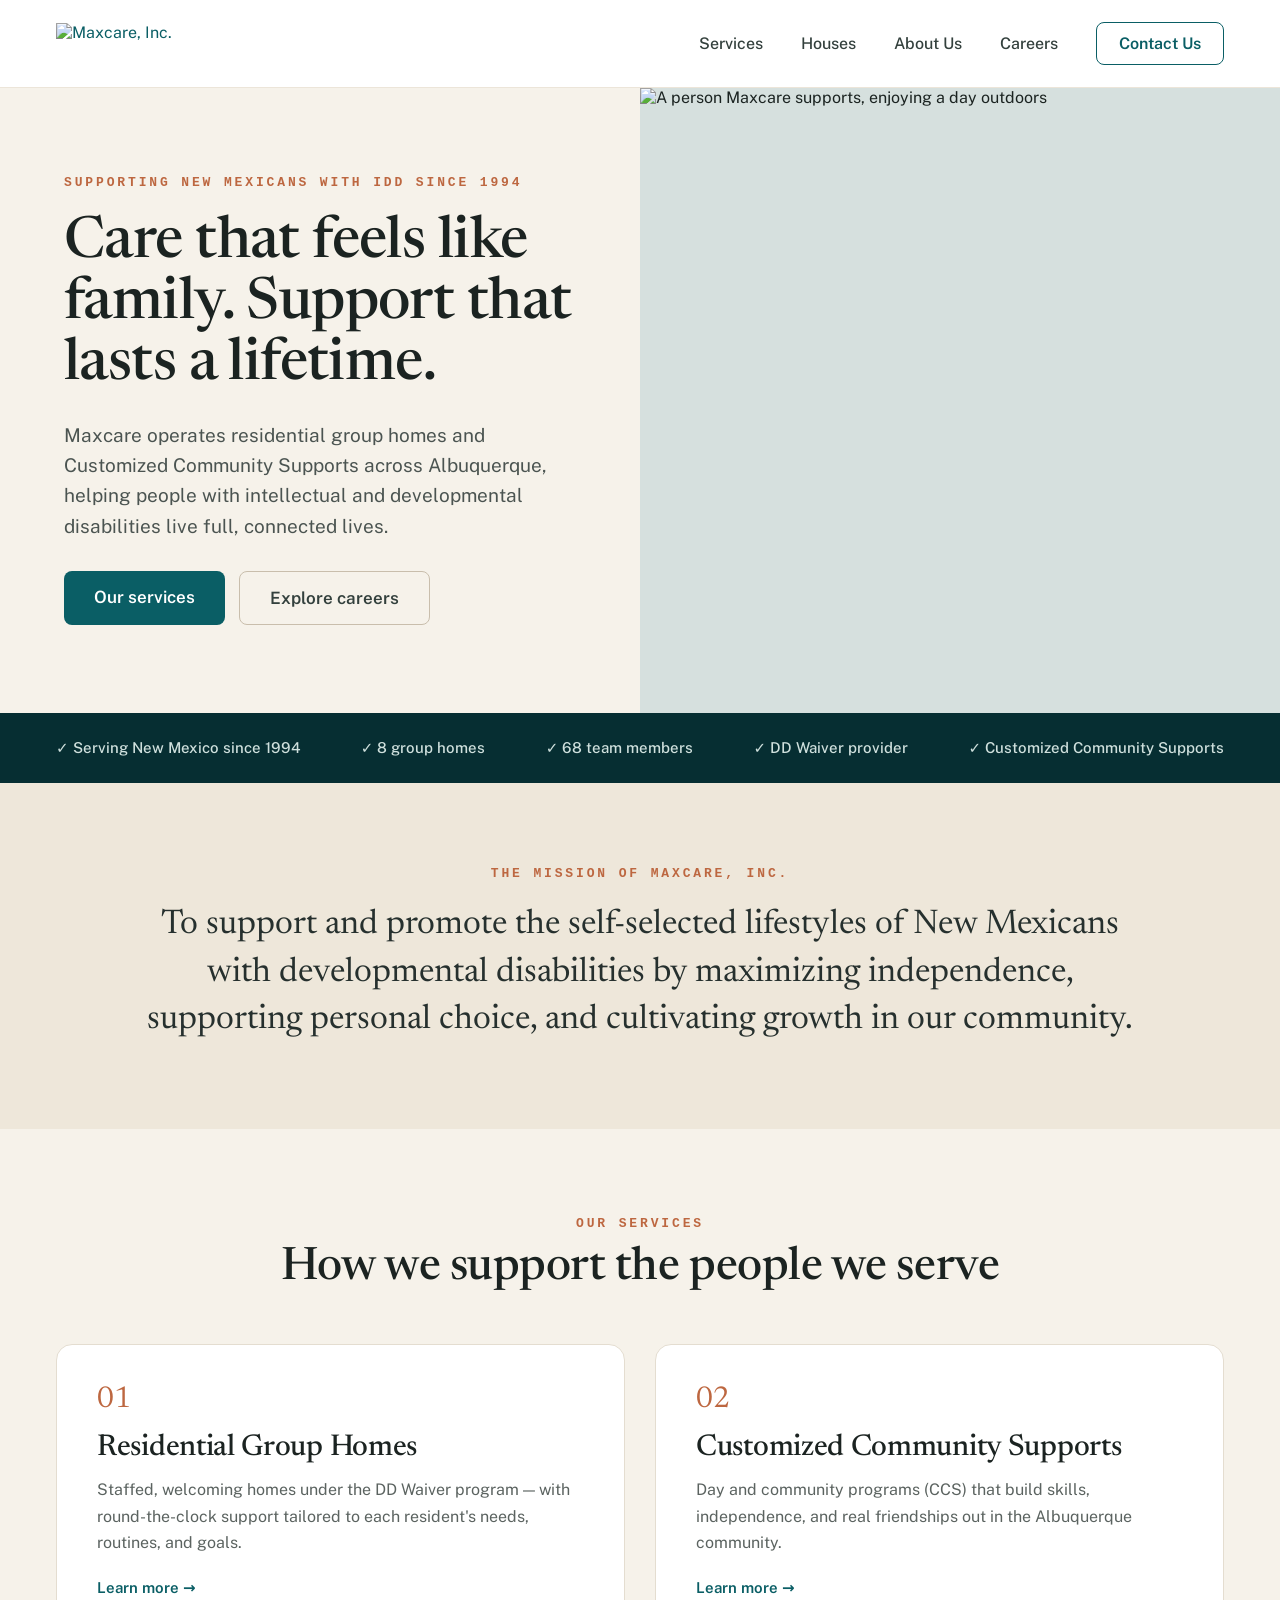
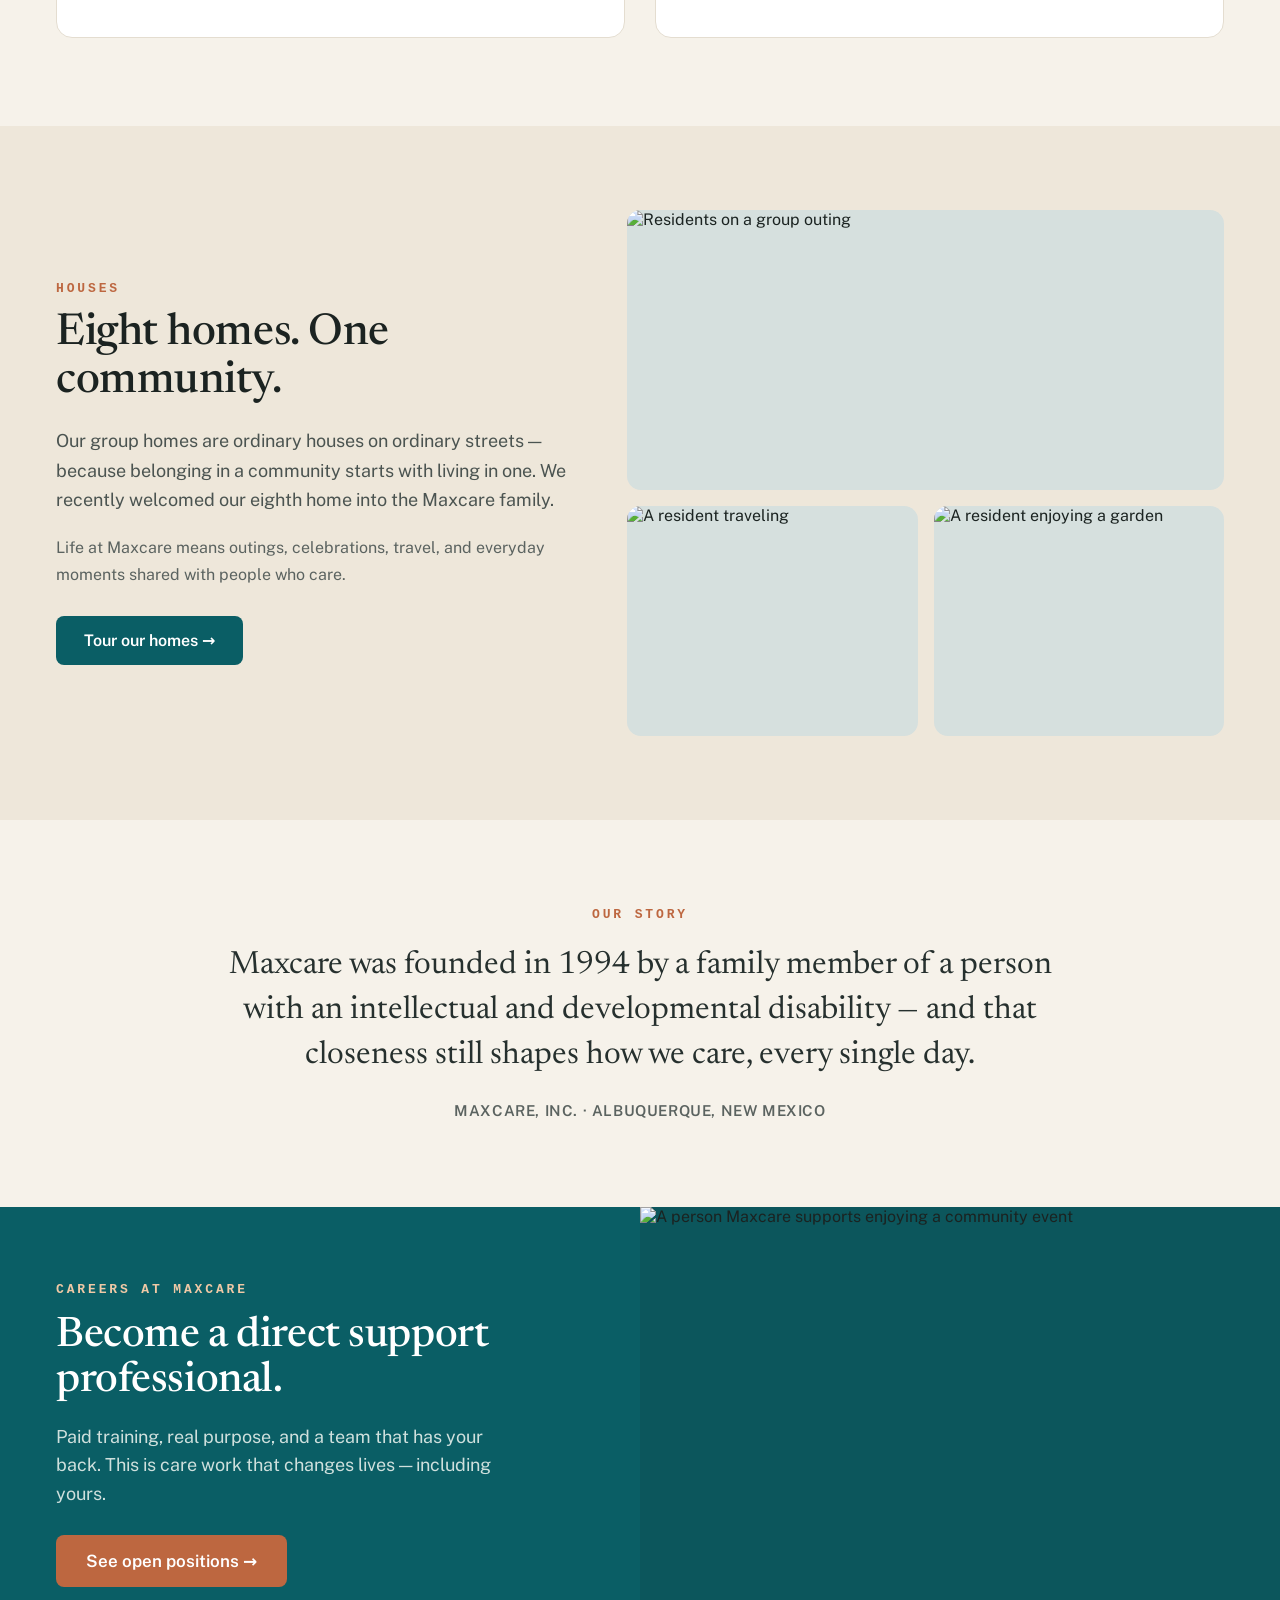
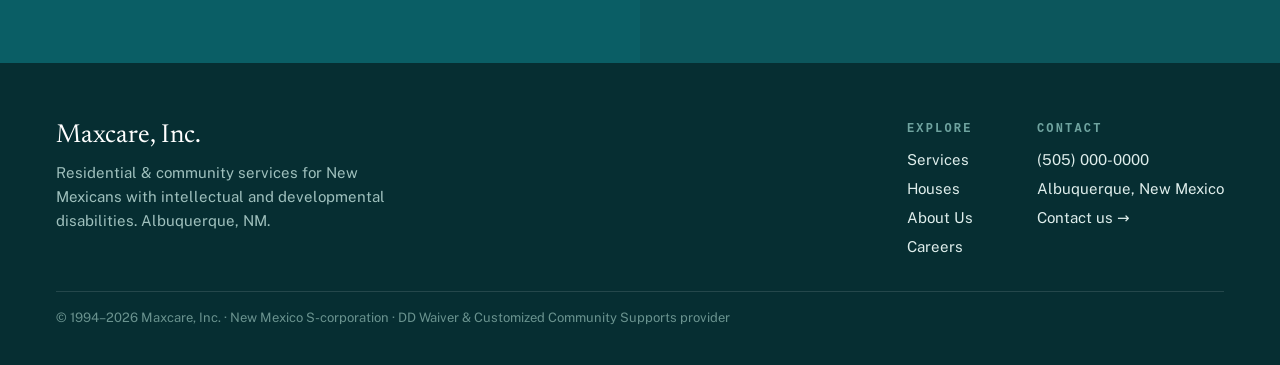
==== index.html @ b72094bb "Add Maxcare, Inc. website Migrate the single-page marketing site from the desktop Claude Code projec" ====
<!DOCTYPE html>
<html lang="en">
<head>
<meta charset="utf-8">
<meta name="viewport" content="width=device-width, initial-scale=1">
<title>Maxcare, Inc. — Residential &amp; Community Services in Albuquerque, NM</title>
<meta name="description" content="Maxcare operates residential group homes and Customized Community Supports across Albuquerque, helping New Mexicans with intellectual and developmental disabilities live full, connected lives.">
<link rel="preconnect" href="https://fonts.googleapis.com">
<link rel="preconnect" href="https://fonts.gstatic.com" crossorigin>
<link href="https://fonts.googleapis.com/css2?family=Newsreader:ital,opsz,wght@0,6..72,400;0,6..72,500;0,6..72,600;1,6..72,400&family=Public+Sans:ital,wght@0,400;0,500;0,600;0,700;1,400&display=swap" rel="stylesheet">
<style>
  *{box-sizing:border-box;margin:0;padding:0}
  :root{
    --cream:#f6f2ea;
    --cream-deep:#eee7da;
    --ink:#1b2321;
    --ink-soft:#4b5451;
    --ink-muted:#5b6360;
    --teal:#0a5e65;
    --teal-dark:#062e32;
    --terracotta:#bd6740;
    --border:#e4ddd0;
    --border-light:#ece5d9;
  }
  html{scroll-behavior:smooth}
  body{background:var(--cream);font-family:'Public Sans',system-ui,sans-serif;-webkit-font-smoothing:antialiased;color:var(--ink)}
  a{color:var(--teal);text-decoration:none}
  a:hover{color:var(--terracotta)}
  h1,h2,h3{font-family:'Newsreader',Georgia,serif;font-weight:500;letter-spacing:-.01em}
  img{display:block}
  .wrap{max-width:1440px;margin:0 auto;background:var(--cream)}
  .eyebrow{font:600 13px/1 ui-monospace,Menlo,monospace;letter-spacing:.22em;text-transform:uppercase;color:var(--terracotta)}
  .btn{display:inline-block;font-weight:600;font-size:17px;padding:16px 30px;border-radius:8px}
  .btn-primary{background:var(--teal);color:#fff}
  .btn-primary:hover{background:#0c6f77;color:#fff}
  .btn-outline{background:transparent;border:1.5px solid #c9beac;color:#33403d}
  .btn-outline:hover{border-color:var(--terracotta);color:var(--terracotta)}
  .btn-accent{background:var(--terracotta);color:#fff}
  .btn-accent:hover{background:#a85732;color:#fff}

  /* header */
  .site-header{display:flex;align-items:center;justify-content:space-between;padding:22px 56px;background:#fff;border-bottom:1px solid var(--border-light);position:relative;z-index:5}
  .site-header .logo{height:42px;width:auto}
  .site-nav{display:flex;align-items:center;gap:38px;font-size:16px;font-weight:500}
  .site-nav a{color:#33403d}
  .site-nav a:hover{color:var(--terracotta)}
  .site-nav .nav-cta{border:1.5px solid var(--teal);color:var(--teal);padding:11px 22px;border-radius:8px;font-weight:600}
  .site-nav .nav-cta:hover{background:var(--teal);color:#fff}
  .nav-toggle{display:none;background:none;border:1.5px solid var(--border);border-radius:8px;padding:9px 12px;font-size:20px;line-height:1;color:#33403d;cursor:pointer}

  /* hero */
  .hero{display:grid;grid-template-columns:1fr 1fr;min-height:600px}
  .hero-copy{background:var(--cream);padding:88px 64px;display:flex;flex-direction:column;justify-content:center;gap:24px}
  .hero-copy h1{font-size:58px;line-height:1.05;font-weight:500}
  .hero-copy p{color:var(--ink-soft);font-size:19px;line-height:1.6;max-width:500px}
  .hero-ctas{display:flex;gap:14px;margin-top:6px;flex-wrap:wrap}
  .hero-media{position:relative;overflow:hidden;background:#d6e0de;min-height:340px}
  .hero-media img{position:absolute;inset:0;width:100%;height:100%;object-fit:cover;object-position:center 30%}

  /* trust bar */
  .trust-bar{background:var(--teal-dark);padding:26px 56px}
  .trust-bar-inner{display:flex;justify-content:space-between;flex-wrap:wrap;gap:20px;color:#cfe0dd;font-size:15px;font-weight:500}

  /* mission */
  .mission{background:var(--cream-deep);padding:84px 56px}
  .mission-inner{max-width:1000px;margin:0 auto;text-align:center}
  .mission .eyebrow{display:block;margin-bottom:22px}
  .mission p{font-family:'Newsreader',serif;font-size:34px;line-height:1.4;color:#26302e}

  /* services */
  .services{padding:88px 56px}
  .services-head{text-align:center;margin-bottom:52px}
  .services-head .eyebrow{display:block;margin-bottom:14px}
  .services-head h2{font-size:46px;line-height:1.05}
  .services-grid{display:grid;grid-template-columns:1fr 1fr;gap:30px}
  .service-card{border:1px solid var(--border);border-radius:16px;padding:40px;background:#fff}
  .service-card .num{font-family:'Newsreader',serif;font-size:30px;color:var(--terracotta);margin-bottom:18px}
  .service-card h3{font-size:30px;margin-bottom:14px}
  .service-card p{color:var(--ink-muted);font-size:16px;line-height:1.65;margin-bottom:22px}
  .service-card a{font-weight:600;font-size:15px}

  /* houses */
  .houses{background:var(--cream-deep);padding:84px 56px}
  .houses-inner{display:grid;grid-template-columns:1fr 1.15fr;gap:52px;align-items:center}
  .houses .eyebrow{display:block;margin-bottom:16px}
  .houses h2{font-size:44px;line-height:1.08;margin-bottom:20px}
  .houses .lede{color:var(--ink-soft);font-size:18px;line-height:1.65;margin-bottom:20px}
  .houses .body{color:var(--ink-muted);font-size:16px;line-height:1.65;margin-bottom:28px}
  .houses-gallery{display:grid;grid-template-columns:1fr 1fr;gap:16px}
  .houses-gallery .cell{border-radius:14px;overflow:hidden;background:#d6e0de}
  .houses-gallery .cell img{width:100%;height:100%;object-fit:cover}
  .houses-gallery .cell-wide{grid-column:1/3;height:280px}
  .houses-gallery .cell-wide img{object-position:center 30%}
  .houses-gallery .cell-a{height:230px}
  .houses-gallery .cell-a img{object-position:center 20%}
  .houses-gallery .cell-b{height:230px}
  .houses-gallery .cell-b img{object-position:center 35%}

  /* story */
  .story{max-width:1000px;margin:0 auto;padding:88px 56px;text-align:center}
  .story .eyebrow{display:block;margin-bottom:22px}
  .story blockquote{font-family:'Newsreader',serif;font-size:32px;line-height:1.4;color:#26302e;margin-bottom:24px}
  .story .attribution{color:var(--ink-muted);font-size:15px;font-weight:600;letter-spacing:.04em}

  /* careers */
  .careers{background:var(--teal);overflow:hidden}
  .careers-inner{display:grid;grid-template-columns:1fr 1fr;align-items:stretch}
  .careers-copy{padding:76px 56px;display:flex;flex-direction:column;justify-content:center;gap:18px}
  .careers-copy .eyebrow{color:#f0c9a6}
  .careers-copy h2{color:#fff;font-size:42px;line-height:1.08}
  .careers-copy p{color:#cfe0dd;font-size:18px;line-height:1.6;max-width:460px}
  .careers-copy .btn{align-self:flex-start;margin-top:8px}
  .careers-media{position:relative;min-height:400px;overflow:hidden;background:#0c565c}
  .careers-media img{position:absolute;inset:0;width:100%;height:100%;object-fit:cover;object-position:center 25%}

  /* footer */
  .site-footer{background:var(--teal-dark);padding:60px 56px 40px}
  .footer-top{display:flex;justify-content:space-between;gap:40px;flex-wrap:wrap;border-bottom:1px solid rgba(255,255,255,.12);padding-bottom:36px}
  .footer-brand{max-width:340px}
  .footer-brand .name{font-family:'Newsreader',serif;font-size:26px;color:#fff;margin-bottom:12px}
  .footer-brand p{color:#9fc0bd;font-size:15px;line-height:1.6}
  .footer-cols{display:flex;gap:64px;flex-wrap:wrap}
  .footer-col{display:flex;flex-direction:column;gap:12px}
  .footer-col .label{color:#6fa39f;font:600 12px/1 ui-monospace,monospace;letter-spacing:.18em;text-transform:uppercase;margin-bottom:4px}
  .footer-col a,.footer-col span{color:#dfeeec;font-size:15px}
  .footer-col a:hover{color:#f0c9a6}
  .footer-legal{margin-top:18px;color:#6a938f;font-size:13px}

  /* responsive */
  @media (max-width:1024px){
    .hero-copy{padding:64px 40px}
    .hero-copy h1{font-size:46px}
    .services,.houses,.mission,.trust-bar{padding-left:40px;padding-right:40px}
    .site-header,.site-footer{padding-left:40px;padding-right:40px}
    .careers-copy{padding:64px 40px}
    .houses-inner{grid-template-columns:1fr;gap:40px}
    .trust-bar-inner{justify-content:center}
  }
  @media (max-width:820px){
    .nav-toggle{display:block}
    .site-nav{display:none;position:absolute;top:100%;left:0;right:0;background:#fff;flex-direction:column;align-items:flex-start;gap:0;padding:8px 24px 20px;border-bottom:1px solid var(--border-light);box-shadow:0 20px 40px -24px rgba(20,40,38,.35)}
    .site-nav.open{display:flex}
    .site-nav a{padding:14px 0;width:100%;font-size:17px}
    .site-nav .nav-cta{margin-top:10px;text-align:center}
    .hero{grid-template-columns:1fr;min-height:0}
    .hero-media{min-height:320px;position:relative}
    .hero-copy h1{font-size:38px}
    .services-grid{grid-template-columns:1fr}
    .services-head h2{font-size:36px}
    .mission p{font-size:26px}
    .houses h2{font-size:36px}
    .story blockquote{font-size:26px}
    .careers-inner{grid-template-columns:1fr}
    .careers-copy h2{font-size:34px}
    .careers-media{min-height:300px}
  }
  @media (max-width:560px){
    .site-header,.services,.houses,.mission,.trust-bar,.site-footer{padding-left:24px;padding-right:24px}
    .hero-copy{padding:56px 24px}
    .careers-copy{padding:56px 24px}
    .story{padding:64px 24px}
    .hero-copy h1{font-size:32px}
    .houses-gallery .cell-wide{height:220px}
    .houses-gallery .cell-a,.houses-gallery .cell-b{height:160px}
    .btn{width:100%;text-align:center}
    .careers-copy .btn{align-self:stretch}
  }
</style>
</head>
<body>

<div class="wrap">

  <!-- header -->
  <header class="site-header">
    <a href="#top" aria-label="Maxcare, Inc. home"><img class="logo" src="assets/maxcare-logo.png" alt="Maxcare, Inc."></a>
    <button class="nav-toggle" aria-label="Toggle navigation" aria-expanded="false" onclick="const n=document.getElementById('nav');n.classList.toggle('open');this.setAttribute('aria-expanded',n.classList.contains('open'))">☰</button>
    <nav class="site-nav" id="nav">
      <a href="#services">Services</a>
      <a href="#houses">Houses</a>
      <a href="#about">About Us</a>
      <a href="#careers">Careers</a>
      <a href="#contact" class="nav-cta">Contact Us</a>
    </nav>
  </header>

  <!-- split hero -->
  <section class="hero" id="top">
    <div class="hero-copy">
      <div class="eyebrow">Supporting New Mexicans with IDD since 1994</div>
      <h1>Care that feels like family. Support that lasts a lifetime.</h1>
      <p>Maxcare operates residential group homes and Customized Community Supports across Albuquerque, helping people with intellectual and developmental disabilities live full, connected lives.</p>
      <div class="hero-ctas">
        <a href="#services" class="btn btn-primary">Our services</a>
        <a href="#careers" class="btn btn-outline">Explore careers</a>
      </div>
    </div>
    <div class="hero-media">
      <img src="assets/p-3244.jpg" alt="A person Maxcare supports, enjoying a day outdoors">
    </div>
  </section>

  <!-- trust bar -->
  <div class="trust-bar">
    <div class="trust-bar-inner">
      <span>✓ Serving New Mexico since 1994</span>
      <span>✓ 8 group homes</span>
      <span>✓ 68 team members</span>
      <span>✓ DD Waiver provider</span>
      <span>✓ Customized Community Supports</span>
    </div>
  </div>

  <!-- mission -->
  <section class="mission" id="about">
    <div class="mission-inner">
      <span class="eyebrow">The mission of Maxcare, Inc.</span>
      <p>To support and promote the self-selected lifestyles of New Mexicans with developmental disabilities by maximizing independence, supporting personal choice, and cultivating growth in our community.</p>
    </div>
  </section>

  <!-- services -->
  <section class="services" id="services">
    <div class="services-head">
      <span class="eyebrow">Our services</span>
      <h2>How we support the people we serve</h2>
    </div>
    <div class="services-grid">
      <div class="service-card">
        <div class="num">01</div>
        <h3>Residential Group Homes</h3>
        <p>Staffed, welcoming homes under the DD Waiver program — with round-the-clock support tailored to each resident's needs, routines, and goals.</p>
        <a href="#houses">Learn more →</a>
      </div>
      <div class="service-card">
        <div class="num">02</div>
        <h3>Customized Community Supports</h3>
        <p>Day and community programs (CCS) that build skills, independence, and real friendships out in the Albuquerque community.</p>
        <a href="#contact">Learn more →</a>
      </div>
    </div>
  </section>

  <!-- homes & community -->
  <section class="houses" id="houses">
    <div class="houses-inner">
      <div>
        <span class="eyebrow">Houses</span>
        <h2>Eight homes. One community.</h2>
        <p class="lede">Our group homes are ordinary houses on ordinary streets — because belonging in a community starts with living in one. We recently welcomed our eighth home into the Maxcare family.</p>
        <p class="body">Life at Maxcare means outings, celebrations, travel, and everyday moments shared with people who care.</p>
        <a href="#contact" class="btn btn-primary" style="font-size:16px;padding:15px 28px">Tour our homes →</a>
      </div>
      <div class="houses-gallery">
        <div class="cell cell-wide"><img src="assets/p-3548.jpg" alt="Residents on a group outing"></div>
        <div class="cell cell-a"><img src="assets/p-3517.jpg" alt="A resident traveling"></div>
        <div class="cell cell-b"><img src="assets/p-3535.jpg" alt="A resident enjoying a garden"></div>
      </div>
    </div>
  </section>

  <!-- founder story -->
  <section class="story">
    <span class="eyebrow">Our story</span>
    <blockquote>Maxcare was founded in 1994 by a family member of a person with an intellectual and developmental disability — and that closeness still shapes how we care, every single day.</blockquote>
    <div class="attribution">MAXCARE, INC. · ALBUQUERQUE, NEW MEXICO</div>
  </section>

  <!-- careers band -->
  <section class="careers" id="careers">
    <div class="careers-inner">
      <div class="careers-copy">
        <div class="eyebrow">Careers at Maxcare</div>
        <h2>Become a direct support professional.</h2>
        <p>Paid training, real purpose, and a team that has your back. This is care work that changes lives — including yours.</p>
        <a href="#contact" class="btn btn-accent">See open positions →</a>
      </div>
      <div class="careers-media">
        <img src="assets/p-3527.jpg" alt="A person Maxcare supports enjoying a community event">
      </div>
    </div>
  </section>

  <!-- footer -->
  <footer class="site-footer" id="contact">
    <div class="footer-top">
      <div class="footer-brand">
        <div class="name">Maxcare, Inc.</div>
        <p>Residential &amp; community services for New Mexicans with intellectual and developmental disabilities. Albuquerque, NM.</p>
      </div>
      <div class="footer-cols">
        <div class="footer-col">
          <div class="label">Explore</div>
          <a href="#services">Services</a>
          <a href="#houses">Houses</a>
          <a href="#about">About Us</a>
          <a href="#careers">Careers</a>
        </div>
        <div class="footer-col">
          <div class="label">Contact</div>
          <span>(505) 000-0000</span>
          <span>Albuquerque, New Mexico</span>
          <a href="mailto:jake@maxcarenm.com">Contact us →</a>
        </div>
      </div>
    </div>
    <div class="footer-legal">© 1994–2026 Maxcare, Inc. · New Mexico S-corporation · DD Waiver &amp; Customized Community Supports provider</div>
  </footer>

</div>

</body>
</html>
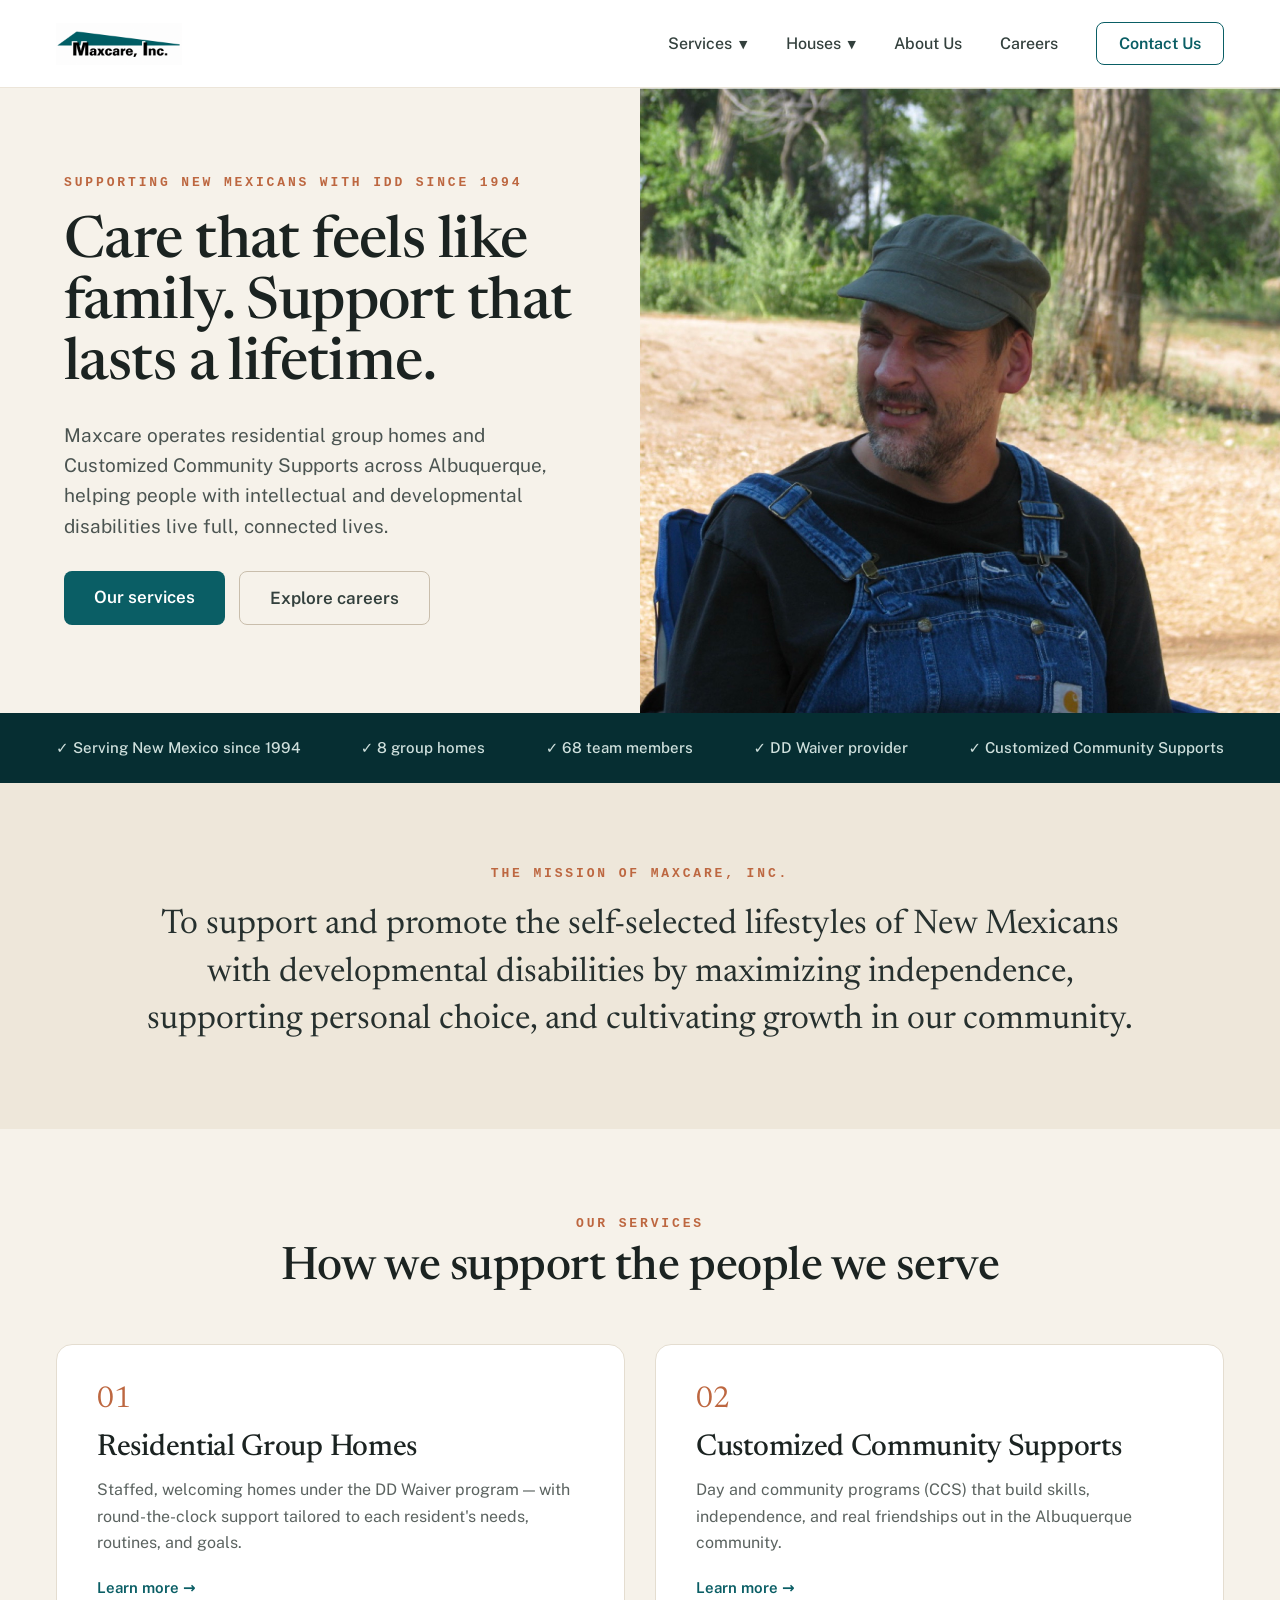
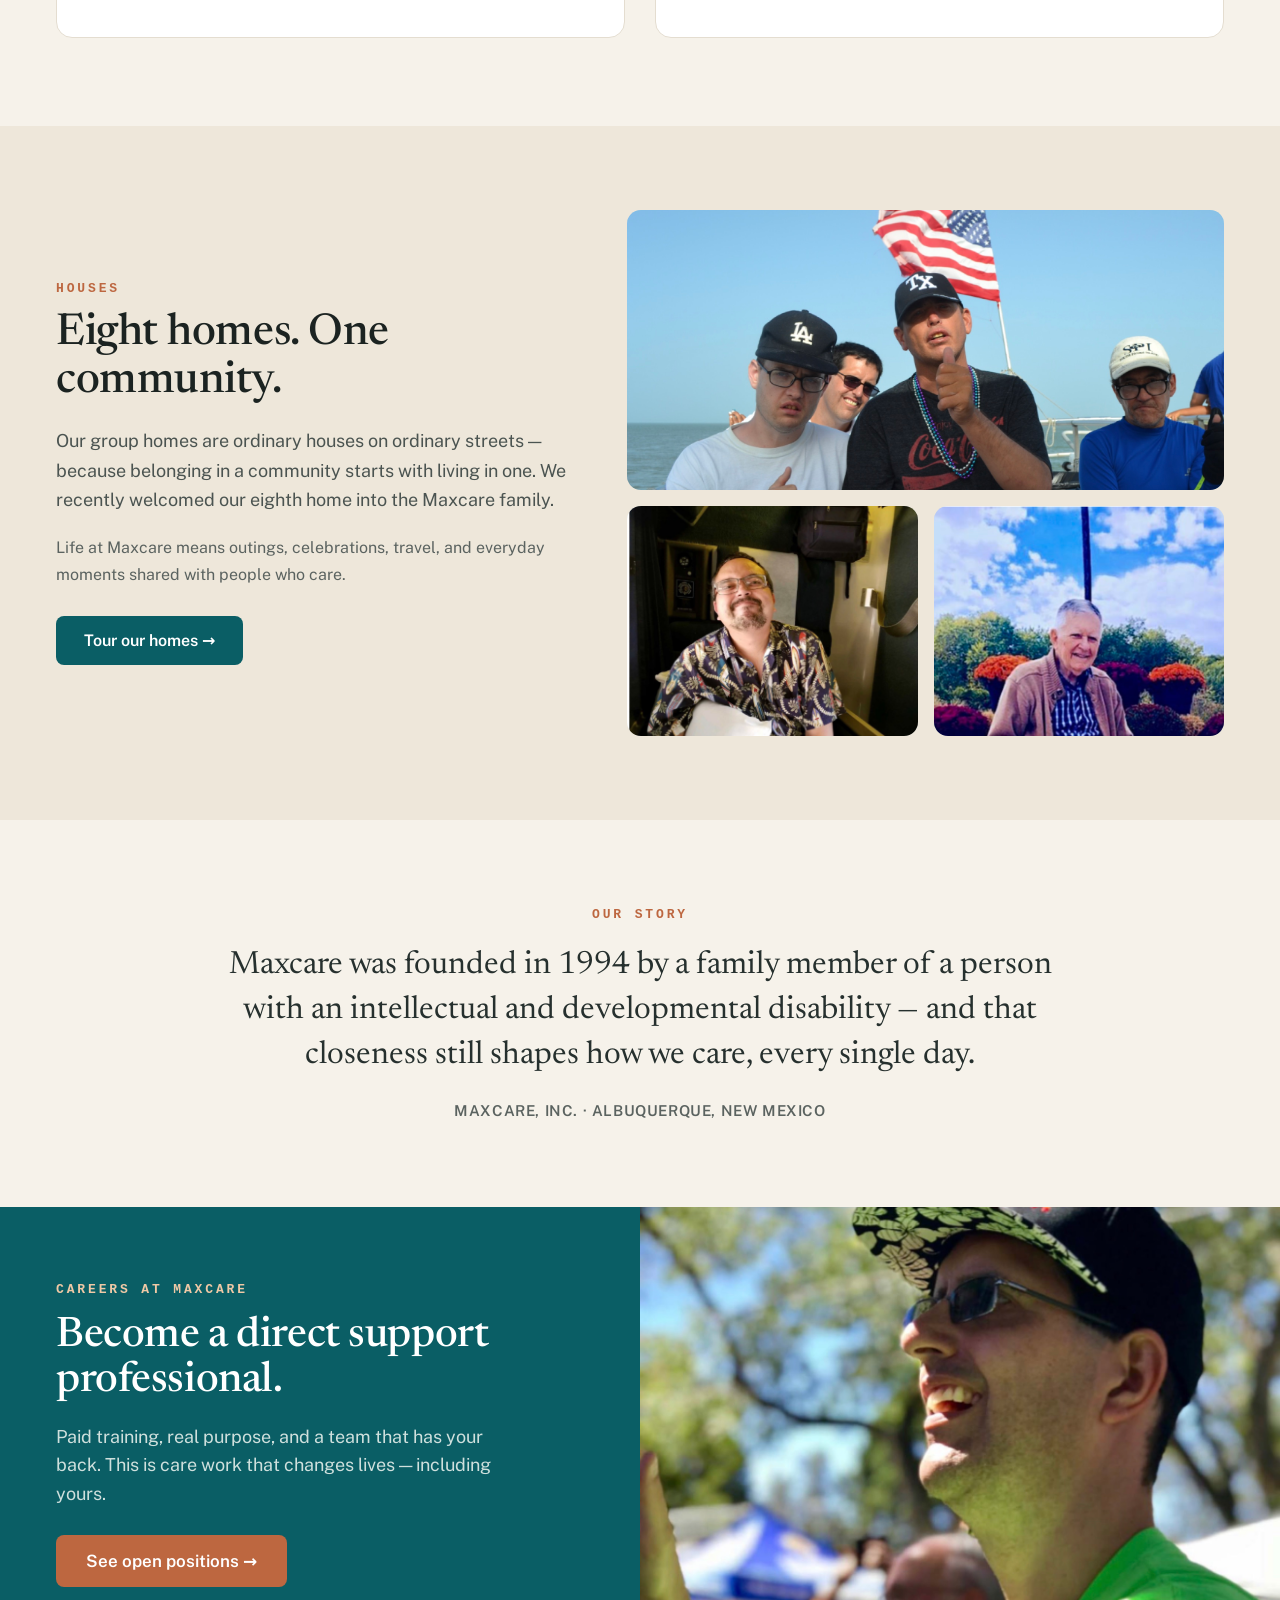
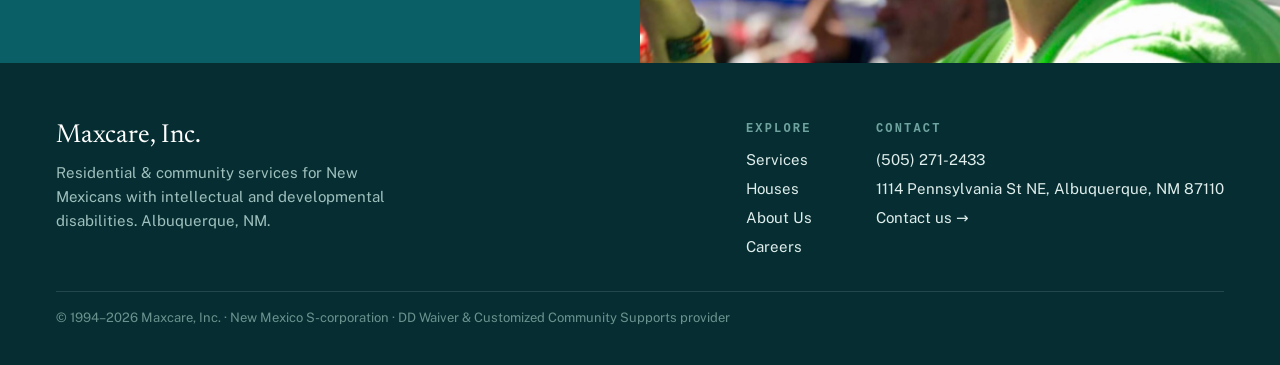
==== commit b13c31a2: "Implement multi-page site from Claude Design project Build out the full site designed in the 'Maxcar" ====
--- a/index.html
+++ b/index.html
@@ -8,164 +8,7 @@
 <link rel="preconnect" href="https://fonts.googleapis.com">
 <link rel="preconnect" href="https://fonts.gstatic.com" crossorigin>
 <link href="https://fonts.googleapis.com/css2?family=Newsreader:ital,opsz,wght@0,6..72,400;0,6..72,500;0,6..72,600;1,6..72,400&family=Public+Sans:ital,wght@0,400;0,500;0,600;0,700;1,400&display=swap" rel="stylesheet">
-<style>
-  *{box-sizing:border-box;margin:0;padding:0}
-  :root{
-    --cream:#f6f2ea;
-    --cream-deep:#eee7da;
-    --ink:#1b2321;
-    --ink-soft:#4b5451;
-    --ink-muted:#5b6360;
-    --teal:#0a5e65;
-    --teal-dark:#062e32;
-    --terracotta:#bd6740;
-    --border:#e4ddd0;
-    --border-light:#ece5d9;
-  }
-  html{scroll-behavior:smooth}
-  body{background:var(--cream);font-family:'Public Sans',system-ui,sans-serif;-webkit-font-smoothing:antialiased;color:var(--ink)}
-  a{color:var(--teal);text-decoration:none}
-  a:hover{color:var(--terracotta)}
-  h1,h2,h3{font-family:'Newsreader',Georgia,serif;font-weight:500;letter-spacing:-.01em}
-  img{display:block}
-  .wrap{max-width:1440px;margin:0 auto;background:var(--cream)}
-  .eyebrow{font:600 13px/1 ui-monospace,Menlo,monospace;letter-spacing:.22em;text-transform:uppercase;color:var(--terracotta)}
-  .btn{display:inline-block;font-weight:600;font-size:17px;padding:16px 30px;border-radius:8px}
-  .btn-primary{background:var(--teal);color:#fff}
-  .btn-primary:hover{background:#0c6f77;color:#fff}
-  .btn-outline{background:transparent;border:1.5px solid #c9beac;color:#33403d}
-  .btn-outline:hover{border-color:var(--terracotta);color:var(--terracotta)}
-  .btn-accent{background:var(--terracotta);color:#fff}
-  .btn-accent:hover{background:#a85732;color:#fff}
-
-  /* header */
-  .site-header{display:flex;align-items:center;justify-content:space-between;padding:22px 56px;background:#fff;border-bottom:1px solid var(--border-light);position:relative;z-index:5}
-  .site-header .logo{height:42px;width:auto}
-  .site-nav{display:flex;align-items:center;gap:38px;font-size:16px;font-weight:500}
-  .site-nav a{color:#33403d}
-  .site-nav a:hover{color:var(--terracotta)}
-  .site-nav .nav-cta{border:1.5px solid var(--teal);color:var(--teal);padding:11px 22px;border-radius:8px;font-weight:600}
-  .site-nav .nav-cta:hover{background:var(--teal);color:#fff}
-  .nav-toggle{display:none;background:none;border:1.5px solid var(--border);border-radius:8px;padding:9px 12px;font-size:20px;line-height:1;color:#33403d;cursor:pointer}
-
-  /* hero */
-  .hero{display:grid;grid-template-columns:1fr 1fr;min-height:600px}
-  .hero-copy{background:var(--cream);padding:88px 64px;display:flex;flex-direction:column;justify-content:center;gap:24px}
-  .hero-copy h1{font-size:58px;line-height:1.05;font-weight:500}
-  .hero-copy p{color:var(--ink-soft);font-size:19px;line-height:1.6;max-width:500px}
-  .hero-ctas{display:flex;gap:14px;margin-top:6px;flex-wrap:wrap}
-  .hero-media{position:relative;overflow:hidden;background:#d6e0de;min-height:340px}
-  .hero-media img{position:absolute;inset:0;width:100%;height:100%;object-fit:cover;object-position:center 30%}
-
-  /* trust bar */
-  .trust-bar{background:var(--teal-dark);padding:26px 56px}
-  .trust-bar-inner{display:flex;justify-content:space-between;flex-wrap:wrap;gap:20px;color:#cfe0dd;font-size:15px;font-weight:500}
-
-  /* mission */
-  .mission{background:var(--cream-deep);padding:84px 56px}
-  .mission-inner{max-width:1000px;margin:0 auto;text-align:center}
-  .mission .eyebrow{display:block;margin-bottom:22px}
-  .mission p{font-family:'Newsreader',serif;font-size:34px;line-height:1.4;color:#26302e}
-
-  /* services */
-  .services{padding:88px 56px}
-  .services-head{text-align:center;margin-bottom:52px}
-  .services-head .eyebrow{display:block;margin-bottom:14px}
-  .services-head h2{font-size:46px;line-height:1.05}
-  .services-grid{display:grid;grid-template-columns:1fr 1fr;gap:30px}
-  .service-card{border:1px solid var(--border);border-radius:16px;padding:40px;background:#fff}
-  .service-card .num{font-family:'Newsreader',serif;font-size:30px;color:var(--terracotta);margin-bottom:18px}
-  .service-card h3{font-size:30px;margin-bottom:14px}
-  .service-card p{color:var(--ink-muted);font-size:16px;line-height:1.65;margin-bottom:22px}
-  .service-card a{font-weight:600;font-size:15px}
-
-  /* houses */
-  .houses{background:var(--cream-deep);padding:84px 56px}
-  .houses-inner{display:grid;grid-template-columns:1fr 1.15fr;gap:52px;align-items:center}
-  .houses .eyebrow{display:block;margin-bottom:16px}
-  .houses h2{font-size:44px;line-height:1.08;margin-bottom:20px}
-  .houses .lede{color:var(--ink-soft);font-size:18px;line-height:1.65;margin-bottom:20px}
-  .houses .body{color:var(--ink-muted);font-size:16px;line-height:1.65;margin-bottom:28px}
-  .houses-gallery{display:grid;grid-template-columns:1fr 1fr;gap:16px}
-  .houses-gallery .cell{border-radius:14px;overflow:hidden;background:#d6e0de}
-  .houses-gallery .cell img{width:100%;height:100%;object-fit:cover}
-  .houses-gallery .cell-wide{grid-column:1/3;height:280px}
-  .houses-gallery .cell-wide img{object-position:center 30%}
-  .houses-gallery .cell-a{height:230px}
-  .houses-gallery .cell-a img{object-position:center 20%}
-  .houses-gallery .cell-b{height:230px}
-  .houses-gallery .cell-b img{object-position:center 35%}
-
-  /* story */
-  .story{max-width:1000px;margin:0 auto;padding:88px 56px;text-align:center}
-  .story .eyebrow{display:block;margin-bottom:22px}
-  .story blockquote{font-family:'Newsreader',serif;font-size:32px;line-height:1.4;color:#26302e;margin-bottom:24px}
-  .story .attribution{color:var(--ink-muted);font-size:15px;font-weight:600;letter-spacing:.04em}
-
-  /* careers */
-  .careers{background:var(--teal);overflow:hidden}
-  .careers-inner{display:grid;grid-template-columns:1fr 1fr;align-items:stretch}
-  .careers-copy{padding:76px 56px;display:flex;flex-direction:column;justify-content:center;gap:18px}
-  .careers-copy .eyebrow{color:#f0c9a6}
-  .careers-copy h2{color:#fff;font-size:42px;line-height:1.08}
-  .careers-copy p{color:#cfe0dd;font-size:18px;line-height:1.6;max-width:460px}
-  .careers-copy .btn{align-self:flex-start;margin-top:8px}
-  .careers-media{position:relative;min-height:400px;overflow:hidden;background:#0c565c}
-  .careers-media img{position:absolute;inset:0;width:100%;height:100%;object-fit:cover;object-position:center 25%}
-
-  /* footer */
-  .site-footer{background:var(--teal-dark);padding:60px 56px 40px}
-  .footer-top{display:flex;justify-content:space-between;gap:40px;flex-wrap:wrap;border-bottom:1px solid rgba(255,255,255,.12);padding-bottom:36px}
-  .footer-brand{max-width:340px}
-  .footer-brand .name{font-family:'Newsreader',serif;font-size:26px;color:#fff;margin-bottom:12px}
-  .footer-brand p{color:#9fc0bd;font-size:15px;line-height:1.6}
-  .footer-cols{display:flex;gap:64px;flex-wrap:wrap}
-  .footer-col{display:flex;flex-direction:column;gap:12px}
-  .footer-col .label{color:#6fa39f;font:600 12px/1 ui-monospace,monospace;letter-spacing:.18em;text-transform:uppercase;margin-bottom:4px}
-  .footer-col a,.footer-col span{color:#dfeeec;font-size:15px}
-  .footer-col a:hover{color:#f0c9a6}
-  .footer-legal{margin-top:18px;color:#6a938f;font-size:13px}
-
-  /* responsive */
-  @media (max-width:1024px){
-    .hero-copy{padding:64px 40px}
-    .hero-copy h1{font-size:46px}
-    .services,.houses,.mission,.trust-bar{padding-left:40px;padding-right:40px}
-    .site-header,.site-footer{padding-left:40px;padding-right:40px}
-    .careers-copy{padding:64px 40px}
-    .houses-inner{grid-template-columns:1fr;gap:40px}
-    .trust-bar-inner{justify-content:center}
-  }
-  @media (max-width:820px){
-    .nav-toggle{display:block}
-    .site-nav{display:none;position:absolute;top:100%;left:0;right:0;background:#fff;flex-direction:column;align-items:flex-start;gap:0;padding:8px 24px 20px;border-bottom:1px solid var(--border-light);box-shadow:0 20px 40px -24px rgba(20,40,38,.35)}
-    .site-nav.open{display:flex}
-    .site-nav a{padding:14px 0;width:100%;font-size:17px}
-    .site-nav .nav-cta{margin-top:10px;text-align:center}
-    .hero{grid-template-columns:1fr;min-height:0}
-    .hero-media{min-height:320px;position:relative}
-    .hero-copy h1{font-size:38px}
-    .services-grid{grid-template-columns:1fr}
-    .services-head h2{font-size:36px}
-    .mission p{font-size:26px}
-    .houses h2{font-size:36px}
-    .story blockquote{font-size:26px}
-    .careers-inner{grid-template-columns:1fr}
-    .careers-copy h2{font-size:34px}
-    .careers-media{min-height:300px}
-  }
-  @media (max-width:560px){
-    .site-header,.services,.houses,.mission,.trust-bar,.site-footer{padding-left:24px;padding-right:24px}
-    .hero-copy{padding:56px 24px}
-    .careers-copy{padding:56px 24px}
-    .story{padding:64px 24px}
-    .hero-copy h1{font-size:32px}
-    .houses-gallery .cell-wide{height:220px}
-    .houses-gallery .cell-a,.houses-gallery .cell-b{height:160px}
-    .btn{width:100%;text-align:center}
-    .careers-copy .btn{align-self:stretch}
-  }
-</style>
+<link rel="stylesheet" href="css/styles.css">
 </head>
 <body>
 
@@ -173,12 +16,34 @@
 
   <!-- header -->
   <header class="site-header">
-    <a href="#top" aria-label="Maxcare, Inc. home"><img class="logo" src="assets/maxcare-logo.png" alt="Maxcare, Inc."></a>
-    <button class="nav-toggle" aria-label="Toggle navigation" aria-expanded="false" onclick="const n=document.getElementById('nav');n.classList.toggle('open');this.setAttribute('aria-expanded',n.classList.contains('open'))">☰</button>
+    <a href="index.html" aria-label="Maxcare, Inc. home"><img class="logo" src="assets/maxcare-logo.png" alt="Maxcare, Inc."></a>
+    <button class="nav-toggle" aria-label="Toggle navigation" aria-expanded="false">☰</button>
     <nav class="site-nav" id="nav">
-      <a href="#services">Services</a>
-      <a href="#houses">Houses</a>
-      <a href="#about">About Us</a>
+      <div class="dropdown">
+        <button class="drop-btn" type="button">Services <span class="caret">▼</span></button>
+        <div class="drop-menu">
+          <a class="drop-all" href="services.html">All services</a>
+          <div class="drop-sep"></div>
+          <a href="services.html#supported-living"><span>Supported Living</span><span class="num">01</span></a>
+          <a href="services.html#ccs"><span>Customized Community Supports</span><span class="num">02</span></a>
+        </div>
+      </div>
+      <div class="dropdown">
+        <button class="drop-btn" type="button">Houses <span class="caret">▼</span></button>
+        <div class="drop-menu">
+          <a class="drop-all" href="houses.html">All houses</a>
+          <div class="drop-sep"></div>
+          <a href="houses.html#fourhills"><span>4 Hills</span><span class="num">01</span></a>
+          <a href="houses.html#st16"><span>16th Street</span><span class="num">02</span></a>
+          <a href="houses.html#arco8"><span>Arco 8</span><span class="num">03</span></a>
+          <a href="houses.html#arco9"><span>Arco 9</span><span class="num">04</span></a>
+          <a href="houses.html#manzano"><span>Manzano</span><span class="num">05</span></a>
+          <a href="houses.html#park"><span>Park</span><span class="num">06</span></a>
+          <a href="houses.html#sandia"><span>Sandia</span><span class="num">07</span></a>
+          <a href="houses.html#sunglow"><span>Sunglow</span><span class="num">08</span></a>
+        </div>
+      </div>
+      <a href="about.html">About Us</a>
       <a href="#careers">Careers</a>
       <a href="#contact" class="nav-cta">Contact Us</a>
     </nav>
@@ -191,7 +56,7 @@
       <h1>Care that feels like family. Support that lasts a lifetime.</h1>
       <p>Maxcare operates residential group homes and Customized Community Supports across Albuquerque, helping people with intellectual and developmental disabilities live full, connected lives.</p>
       <div class="hero-ctas">
-        <a href="#services" class="btn btn-primary">Our services</a>
+        <a href="services.html" class="btn btn-primary">Our services</a>
         <a href="#careers" class="btn btn-outline">Explore careers</a>
       </div>
     </div>
@@ -230,13 +95,13 @@
         <div class="num">01</div>
         <h3>Residential Group Homes</h3>
         <p>Staffed, welcoming homes under the DD Waiver program — with round-the-clock support tailored to each resident's needs, routines, and goals.</p>
-        <a href="#houses">Learn more →</a>
+        <a href="services.html#supported-living">Learn more →</a>
       </div>
       <div class="service-card">
         <div class="num">02</div>
         <h3>Customized Community Supports</h3>
         <p>Day and community programs (CCS) that build skills, independence, and real friendships out in the Albuquerque community.</p>
-        <a href="#contact">Learn more →</a>
+        <a href="services.html#ccs">Learn more →</a>
       </div>
     </div>
   </section>
@@ -249,7 +114,7 @@
         <h2>Eight homes. One community.</h2>
         <p class="lede">Our group homes are ordinary houses on ordinary streets — because belonging in a community starts with living in one. We recently welcomed our eighth home into the Maxcare family.</p>
         <p class="body">Life at Maxcare means outings, celebrations, travel, and everyday moments shared with people who care.</p>
-        <a href="#contact" class="btn btn-primary" style="font-size:16px;padding:15px 28px">Tour our homes →</a>
+        <a href="houses.html" class="btn btn-primary" style="font-size:16px;padding:15px 28px">Tour our homes →</a>
       </div>
       <div class="houses-gallery">
         <div class="cell cell-wide"><img src="assets/p-3548.jpg" alt="Residents on a group outing"></div>
@@ -291,15 +156,15 @@
       <div class="footer-cols">
         <div class="footer-col">
           <div class="label">Explore</div>
-          <a href="#services">Services</a>
-          <a href="#houses">Houses</a>
-          <a href="#about">About Us</a>
+          <a href="services.html">Services</a>
+          <a href="houses.html">Houses</a>
+          <a href="about.html">About Us</a>
           <a href="#careers">Careers</a>
         </div>
         <div class="footer-col">
           <div class="label">Contact</div>
-          <span>(505) 000-0000</span>
-          <span>Albuquerque, New Mexico</span>
+          <a href="tel:+15052712433">(505) 271-2433</a>
+          <span>1114 Pennsylvania St NE, Albuquerque, NM 87110</span>
           <a href="mailto:jake@maxcarenm.com">Contact us →</a>
         </div>
       </div>
@@ -309,5 +174,6 @@
 
 </div>
 
+<script src="js/site.js"></script>
 </body>
 </html>
--- a/css/styles.css
+++ b/css/styles.css
@@ -0,0 +1,282 @@
+*{box-sizing:border-box;margin:0;padding:0}
+:root{
+  --cream:#f6f2ea;
+  --cream-deep:#eee7da;
+  --ink:#1b2321;
+  --ink-soft:#4b5451;
+  --ink-muted:#5b6360;
+  --teal:#0a5e65;
+  --teal-dark:#062e32;
+  --terracotta:#bd6740;
+  --border:#e4ddd0;
+  --border-light:#ece5d9;
+}
+html{scroll-behavior:smooth}
+body{background:var(--cream);font-family:'Public Sans',system-ui,sans-serif;-webkit-font-smoothing:antialiased;color:var(--ink)}
+a{color:var(--teal);text-decoration:none}
+a:hover{color:var(--terracotta)}
+button{font-family:inherit;cursor:pointer}
+h1,h2,h3{font-family:'Newsreader',Georgia,serif;font-weight:500;letter-spacing:-.01em}
+img{display:block}
+.wrap{max-width:1440px;margin:0 auto;background:var(--cream)}
+.eyebrow{font:600 13px/1 ui-monospace,Menlo,monospace;letter-spacing:.22em;text-transform:uppercase;color:var(--terracotta)}
+.btn{display:inline-block;font-weight:600;font-size:17px;padding:16px 30px;border-radius:8px;border:none}
+.btn-primary{background:var(--teal);color:#fff}
+.btn-primary:hover{background:#0c6f77;color:#fff}
+.btn-outline{background:transparent;border:1.5px solid #c9beac;color:#33403d}
+.btn-outline:hover{border-color:var(--terracotta);color:var(--terracotta)}
+.btn-accent{background:var(--terracotta);color:#fff}
+.btn-accent:hover{background:#a85732;color:#fff}
+.btn-ghost{background:#fff;border:1.5px solid #d8cebc;color:#33403d}
+.btn-ghost:hover{border-color:var(--terracotta);color:var(--terracotta)}
+
+/* header */
+.site-header{display:flex;align-items:center;justify-content:space-between;padding:22px 56px;background:#fff;border-bottom:1px solid var(--border-light);position:sticky;top:0;z-index:40}
+.site-header .logo{height:42px;width:auto}
+.site-nav{display:flex;align-items:center;gap:38px;font-size:16px;font-weight:500}
+.site-nav a{color:#33403d}
+.site-nav a:hover{color:var(--terracotta)}
+.site-nav a.active,.site-nav .drop-btn.active{color:var(--teal);font-weight:600}
+.site-nav .nav-cta{border:1.5px solid var(--teal);color:var(--teal);padding:11px 22px;border-radius:8px;font-weight:600}
+.site-nav .nav-cta:hover{background:var(--teal);color:#fff}
+.nav-toggle{display:none;background:none;border:1.5px solid var(--border);border-radius:8px;padding:9px 12px;font-size:20px;line-height:1;color:#33403d;cursor:pointer}
+
+/* nav dropdown */
+.dropdown{position:relative}
+.drop-btn{display:flex;align-items:center;gap:7px;background:none;border:none;color:#33403d;font-weight:500;font-size:16px;padding:0}
+.drop-btn:hover{color:var(--terracotta)}
+.drop-btn .caret{font-size:11px;transform:translateY(1px)}
+.drop-menu{display:none;position:absolute;top:34px;left:0;background:#fff;border:1px solid var(--border);border-radius:12px;box-shadow:0 24px 50px -18px rgba(20,40,38,.35);padding:8px;min-width:260px;z-index:60}
+.dropdown.open .drop-menu{display:block}
+.drop-menu a{display:flex;justify-content:space-between;align-items:center;gap:18px;width:100%;padding:11px 14px;border-radius:8px;font-size:15px;font-weight:500;color:#33403d}
+.drop-menu a:hover{background:var(--cream);color:var(--teal)}
+.drop-menu a.drop-all{font-weight:600;color:var(--teal)}
+.drop-menu .drop-sep{height:1px;background:#efe8db;margin:6px 8px}
+.drop-menu .num{font:600 11px/1 ui-monospace,monospace;color:#b7ac98}
+
+/* page hero (centered) */
+.page-hero{padding:80px 56px 44px;text-align:center}
+.page-hero .eyebrow{display:block;margin-bottom:18px}
+.page-hero h1{font-size:60px;line-height:1.03;max-width:900px;margin:0 auto 22px}
+.page-hero p{color:var(--ink-soft);font-size:20px;line-height:1.6;max-width:660px;margin:0 auto}
+
+/* photo placeholder slot */
+.slot{display:flex;align-items:center;justify-content:center;width:100%;height:100%;background:linear-gradient(160deg,#e9e2d3,#e0d8c6);border:1px dashed #cfc4ac;color:#9a8f77;font:600 12px/1.5 ui-monospace,Menlo,monospace;letter-spacing:.14em;text-transform:uppercase;text-align:center;padding:12px}
+.rounded{border-radius:10px;overflow:hidden}
+.cell-photo{width:100%;height:100%;object-fit:cover}
+
+/* split section media */
+.media-cell{border-radius:16px;overflow:hidden;background:#d6e0de}
+
+/* card */
+.card{background:#fff;border:1px solid var(--border-light);border-radius:16px;overflow:hidden;display:flex;flex-direction:column}
+.card .card-media{position:relative;background:#d6e0de}
+.card .card-media img{width:100%;height:100%;object-fit:cover}
+.card .card-body{padding:22px 24px 24px;display:flex;flex-direction:column;gap:6px;flex:1}
+.card .card-eyebrow{font:600 11px/1 ui-monospace,Menlo,monospace;letter-spacing:.2em;text-transform:uppercase;color:var(--terracotta)}
+
+/* footer */
+.site-footer{background:var(--teal-dark);padding:60px 56px 40px}
+.footer-top{display:flex;justify-content:space-between;gap:40px;flex-wrap:wrap;border-bottom:1px solid rgba(255,255,255,.12);padding-bottom:36px}
+.footer-brand{max-width:340px}
+.footer-brand .name{font-family:'Newsreader',serif;font-size:26px;color:#fff;margin-bottom:12px}
+.footer-brand p{color:#9fc0bd;font-size:15px;line-height:1.6}
+.footer-cols{display:flex;gap:64px;flex-wrap:wrap}
+.footer-col{display:flex;flex-direction:column;gap:12px}
+.footer-col .label{color:#6fa39f;font:600 12px/1 ui-monospace,monospace;letter-spacing:.18em;text-transform:uppercase;margin-bottom:4px}
+.footer-col a,.footer-col span{color:#dfeeec;font-size:15px}
+.footer-col a:hover{color:#f0c9a6}
+.footer-legal{margin-top:18px;color:#6a938f;font-size:13px}
+
+/* ============ home page ============ */
+.hero{display:grid;grid-template-columns:1fr 1fr;min-height:600px}
+.hero-copy{background:var(--cream);padding:88px 64px;display:flex;flex-direction:column;justify-content:center;gap:24px}
+.hero-copy h1{font-size:58px;line-height:1.05;font-weight:500}
+.hero-copy p{color:var(--ink-soft);font-size:19px;line-height:1.6;max-width:500px}
+.hero-ctas{display:flex;gap:14px;margin-top:6px;flex-wrap:wrap}
+.hero-media{position:relative;overflow:hidden;background:#d6e0de;min-height:340px}
+.hero-media img{position:absolute;inset:0;width:100%;height:100%;object-fit:cover;object-position:center 30%}
+.trust-bar{background:var(--teal-dark);padding:26px 56px}
+.trust-bar-inner{display:flex;justify-content:space-between;flex-wrap:wrap;gap:20px;color:#cfe0dd;font-size:15px;font-weight:500}
+.mission{background:var(--cream-deep);padding:84px 56px}
+.mission-inner{max-width:1000px;margin:0 auto;text-align:center}
+.mission .eyebrow{display:block;margin-bottom:22px}
+.mission p{font-family:'Newsreader',serif;font-size:34px;line-height:1.4;color:#26302e}
+.services{padding:88px 56px}
+.services-head{text-align:center;margin-bottom:52px}
+.services-head .eyebrow{display:block;margin-bottom:14px}
+.services-head h2{font-size:46px;line-height:1.05}
+.services-grid{display:grid;grid-template-columns:1fr 1fr;gap:30px}
+.service-card{border:1px solid var(--border);border-radius:16px;padding:40px;background:#fff}
+.service-card .num{font-family:'Newsreader',serif;font-size:30px;color:var(--terracotta);margin-bottom:18px}
+.service-card h3{font-size:30px;margin-bottom:14px}
+.service-card p{color:var(--ink-muted);font-size:16px;line-height:1.65;margin-bottom:22px}
+.service-card a{font-weight:600;font-size:15px}
+.houses{background:var(--cream-deep);padding:84px 56px}
+.houses-inner{display:grid;grid-template-columns:1fr 1.15fr;gap:52px;align-items:center}
+.houses .eyebrow{display:block;margin-bottom:16px}
+.houses h2{font-size:44px;line-height:1.08;margin-bottom:20px}
+.houses .lede{color:var(--ink-soft);font-size:18px;line-height:1.65;margin-bottom:20px}
+.houses .body{color:var(--ink-muted);font-size:16px;line-height:1.65;margin-bottom:28px}
+.houses-gallery{display:grid;grid-template-columns:1fr 1fr;gap:16px}
+.houses-gallery .cell{border-radius:14px;overflow:hidden;background:#d6e0de}
+.houses-gallery .cell img{width:100%;height:100%;object-fit:cover}
+.houses-gallery .cell-wide{grid-column:1/3;height:280px}
+.houses-gallery .cell-wide img{object-position:center 30%}
+.houses-gallery .cell-a{height:230px}
+.houses-gallery .cell-a img{object-position:center 20%}
+.houses-gallery .cell-b{height:230px}
+.houses-gallery .cell-b img{object-position:center 35%}
+.story{max-width:1000px;margin:0 auto;padding:88px 56px;text-align:center}
+.story .eyebrow{display:block;margin-bottom:22px}
+.story blockquote{font-family:'Newsreader',serif;font-size:32px;line-height:1.4;color:#26302e;margin-bottom:24px}
+.story .attribution{color:var(--ink-muted);font-size:15px;font-weight:600;letter-spacing:.04em}
+.careers{background:var(--teal);overflow:hidden}
+.careers-inner{display:grid;grid-template-columns:1fr 1fr;align-items:stretch}
+.careers-copy{padding:76px 56px;display:flex;flex-direction:column;justify-content:center;gap:18px}
+.careers-copy .eyebrow{color:#f0c9a6}
+.careers-copy h2{color:#fff;font-size:42px;line-height:1.08}
+.careers-copy p{color:#cfe0dd;font-size:18px;line-height:1.6;max-width:460px}
+.careers-copy .btn{align-self:flex-start;margin-top:8px}
+.careers-media{position:relative;min-height:400px;overflow:hidden;background:#0c565c}
+.careers-media img{position:absolute;inset:0;width:100%;height:100%;object-fit:cover;object-position:center 25%}
+
+/* ============ about page ============ */
+.split-section{padding:88px 56px}
+.split-inner{display:grid;grid-template-columns:1fr 1.05fr;gap:56px;align-items:center}
+.split-inner .media-cell{height:460px}
+.split-inner .eyebrow{display:block;margin-bottom:16px}
+.split-inner h2{font-size:42px;line-height:1.08;margin-bottom:22px}
+.split-inner .lede{color:var(--ink-soft);font-size:18px;line-height:1.65;margin-bottom:18px}
+.split-inner .body{color:var(--ink-muted);font-size:16px;line-height:1.65}
+.mission-teal{background:var(--teal);padding:84px 56px}
+.mission-teal .mission-inner .eyebrow{color:#f0c9a6}
+.mission-teal p{color:#fff}
+.gallery-section{padding:88px 56px}
+.gallery-head{text-align:center;margin-bottom:48px}
+.gallery-head .eyebrow{display:block;margin-bottom:14px}
+.gallery-head h2{font-size:44px;line-height:1.05;margin-bottom:16px}
+.gallery-head p{color:var(--ink-muted);font-size:17px;line-height:1.6;max-width:560px;margin:0 auto}
+.mosaic{display:grid;grid-template-columns:repeat(4,1fr);grid-auto-rows:200px;gap:14px;grid-auto-flow:dense}
+.mosaic>div{position:relative}
+.mosaic .span-2x2{grid-column:span 2;grid-row:span 2}
+.mosaic .span-w{grid-column:span 2}
+.mosaic .span-h{grid-row:span 2}
+.values{background:var(--cream-deep);padding:80px 56px}
+.values-grid{display:grid;grid-template-columns:repeat(3,1fr);gap:28px}
+.value{text-align:center;padding:20px}
+.value .value-name{font-family:'Newsreader',serif;font-size:30px;color:var(--teal);margin-bottom:12px}
+.value p{color:var(--ink-muted);font-size:16px;line-height:1.65}
+.cta-band{background:var(--teal);padding:76px 56px}
+.cta-band-inner{display:flex;justify-content:space-between;align-items:center;gap:40px;flex-wrap:wrap}
+.cta-band h2{color:#fff;font-size:40px;line-height:1.08;margin-bottom:12px}
+.cta-band p{color:#cfe0dd;font-size:18px;line-height:1.6}
+.cta-band .btn{white-space:nowrap}
+
+/* ============ services page ============ */
+.cards-2{padding:20px 56px 90px}
+.cards-2-grid{display:grid;grid-template-columns:1fr 1fr;gap:28px}
+.cards-2 .card-media{height:280px}
+.cards-2 .card-body{padding:32px 34px 34px;gap:10px}
+.cards-2 h3{font-size:30px}
+.cards-2 .card-body p{color:var(--ink-muted);font-size:16px;line-height:1.65}
+.cards-2 .btn{margin-top:auto;align-self:flex-start;font-size:15px;padding:13px 24px}
+.back-link{background:none;border:none;color:var(--teal);font-weight:600;font-size:15px;padding:0;margin-bottom:26px;display:inline-block}
+.back-link:hover{color:var(--terracotta)}
+.detail-hero{padding:44px 56px 0}
+.detail-hero-inner{display:grid;grid-template-columns:1.05fr 1fr;gap:52px;align-items:center;padding-bottom:64px}
+.detail-hero .eyebrow{display:block;margin-bottom:14px}
+.detail-hero h1{font-size:56px;line-height:1.04;margin-bottom:20px}
+.detail-hero .intro{color:var(--ink-soft);font-size:19px;line-height:1.6}
+.detail-hero .media-cell{height:400px}
+.points{background:var(--cream-deep);padding:72px 56px}
+.points-grid{display:grid;grid-template-columns:repeat(3,1fr);gap:28px}
+.point{background:#fff;border:1px solid var(--border);border-radius:16px;padding:32px}
+.point .num{font-family:'Newsreader',serif;font-size:26px;color:var(--terracotta);margin-bottom:14px}
+.point h3{font-size:23px;margin-bottom:10px}
+.point p{color:var(--ink-muted);font-size:15px;line-height:1.65}
+.detail-cta{padding:80px 56px;text-align:center}
+.detail-cta h2{font-size:38px;margin-bottom:14px}
+.detail-cta p{color:var(--ink-muted);font-size:17px;line-height:1.6;max-width:540px;margin:0 auto 28px}
+.detail-nav{padding:0 56px 90px}
+.detail-nav-inner{display:flex;gap:14px;flex-wrap:wrap}
+
+/* ============ houses page ============ */
+.cards-4{padding:20px 56px 90px}
+.cards-4-grid{display:grid;grid-template-columns:repeat(4,1fr);gap:24px}
+.cards-4 .card-media{height:210px}
+.cards-4 h3{font-size:26px}
+.cards-4 .btn{margin-top:10px;align-self:flex-start;font-size:14px;padding:11px 20px}
+.house-head{padding:44px 56px 34px}
+.house-head-inner{display:flex;justify-content:space-between;align-items:flex-end;gap:24px;flex-wrap:wrap;border-bottom:1px solid var(--border);padding-bottom:28px}
+.house-head .eyebrow{display:block;margin-bottom:14px}
+.house-head h1{font-size:58px;line-height:1.02}
+.house-head .desc{color:var(--ink-soft);font-size:19px;line-height:1.6;max-width:620px;margin-top:16px}
+.house-count{text-align:right}
+.house-count .big{font-family:'Newsreader',serif;font-size:34px;color:var(--teal);line-height:1}
+.house-count .small{color:#7a827f;font-size:13px;letter-spacing:.03em}
+.house-gallery{padding:6px 56px 80px}
+.house-gallery .mosaic{grid-auto-rows:172px}
+
+/* ============ responsive ============ */
+@media (max-width:1024px){
+  .site-header,.site-footer,.trust-bar,.mission,.mission-teal,.services,.houses,.page-hero,.split-section,.gallery-section,.values,.cta-band,.cards-2,.cards-4,.detail-hero,.points,.detail-cta,.detail-nav,.house-head,.house-gallery{padding-left:40px;padding-right:40px}
+  .hero-copy{padding:64px 40px}
+  .hero-copy h1{font-size:46px}
+  .careers-copy{padding:64px 40px}
+  .houses-inner,.split-inner,.detail-hero-inner{grid-template-columns:1fr;gap:40px}
+  .trust-bar-inner{justify-content:center}
+  .page-hero h1{font-size:48px}
+  .cards-4-grid{grid-template-columns:repeat(2,1fr)}
+  .mosaic{grid-template-columns:repeat(3,1fr)}
+  .split-inner .media-cell{height:380px}
+}
+@media (max-width:820px){
+  .nav-toggle{display:block}
+  .site-nav{display:none;position:absolute;top:100%;left:0;right:0;background:#fff;flex-direction:column;align-items:flex-start;gap:0;padding:8px 24px 20px;border-bottom:1px solid var(--border-light);box-shadow:0 20px 40px -24px rgba(20,40,38,.35)}
+  .site-nav.open{display:flex}
+  .site-nav a{padding:14px 0;width:100%;font-size:17px}
+  .site-nav .nav-cta{margin-top:10px;text-align:center}
+  .site-nav .dropdown{width:100%}
+  .site-nav .drop-btn{display:none}
+  .site-nav .drop-menu{display:block;position:static;border:none;box-shadow:none;padding:0;min-width:0}
+  .site-nav .drop-menu a{padding:14px 0;border-radius:0}
+  .site-nav .drop-menu .drop-sep{display:none}
+  .site-nav .drop-menu a:not(.drop-all){display:none}
+  .hero{grid-template-columns:1fr;min-height:0}
+  .hero-media{min-height:320px;position:relative}
+  .hero-copy h1{font-size:38px}
+  .services-grid,.cards-2-grid,.points-grid{grid-template-columns:1fr}
+  .services-head h2{font-size:36px}
+  .mission p,.mission-teal p{font-size:26px}
+  .houses h2{font-size:36px}
+  .story blockquote{font-size:26px}
+  .careers-inner{grid-template-columns:1fr}
+  .careers-copy h2{font-size:34px}
+  .careers-media{min-height:300px}
+  .page-hero h1{font-size:38px}
+  .page-hero p{font-size:18px}
+  .split-inner h2{font-size:34px}
+  .values-grid{grid-template-columns:1fr}
+  .cta-band h2{font-size:32px}
+  .detail-hero h1{font-size:40px}
+  .house-head h1{font-size:40px}
+  .mosaic{grid-template-columns:repeat(2,1fr);grid-auto-rows:160px}
+  .house-gallery .mosaic{grid-auto-rows:150px}
+}
+@media (max-width:560px){
+  .site-header,.site-footer,.trust-bar,.mission,.mission-teal,.services,.houses,.page-hero,.split-section,.gallery-section,.values,.cta-band,.cards-2,.cards-4,.detail-hero,.points,.detail-cta,.detail-nav,.house-head,.house-gallery{padding-left:24px;padding-right:24px}
+  .hero-copy{padding:56px 24px}
+  .careers-copy{padding:56px 24px}
+  .story{padding:64px 24px}
+  .hero-copy h1{font-size:32px}
+  .houses-gallery .cell-wide{height:220px}
+  .houses-gallery .cell-a,.houses-gallery .cell-b{height:160px}
+  .btn{width:100%;text-align:center}
+  .careers-copy .btn,.cards-2 .btn,.cards-4 .btn,.detail-nav .btn{align-self:stretch;width:auto}
+  .cards-4-grid{grid-template-columns:1fr}
+  .mosaic{grid-template-columns:repeat(2,1fr);grid-auto-rows:140px}
+  .split-inner .media-cell{height:280px}
+  .house-count{display:none}
+  .page-hero h1{font-size:32px}
+}
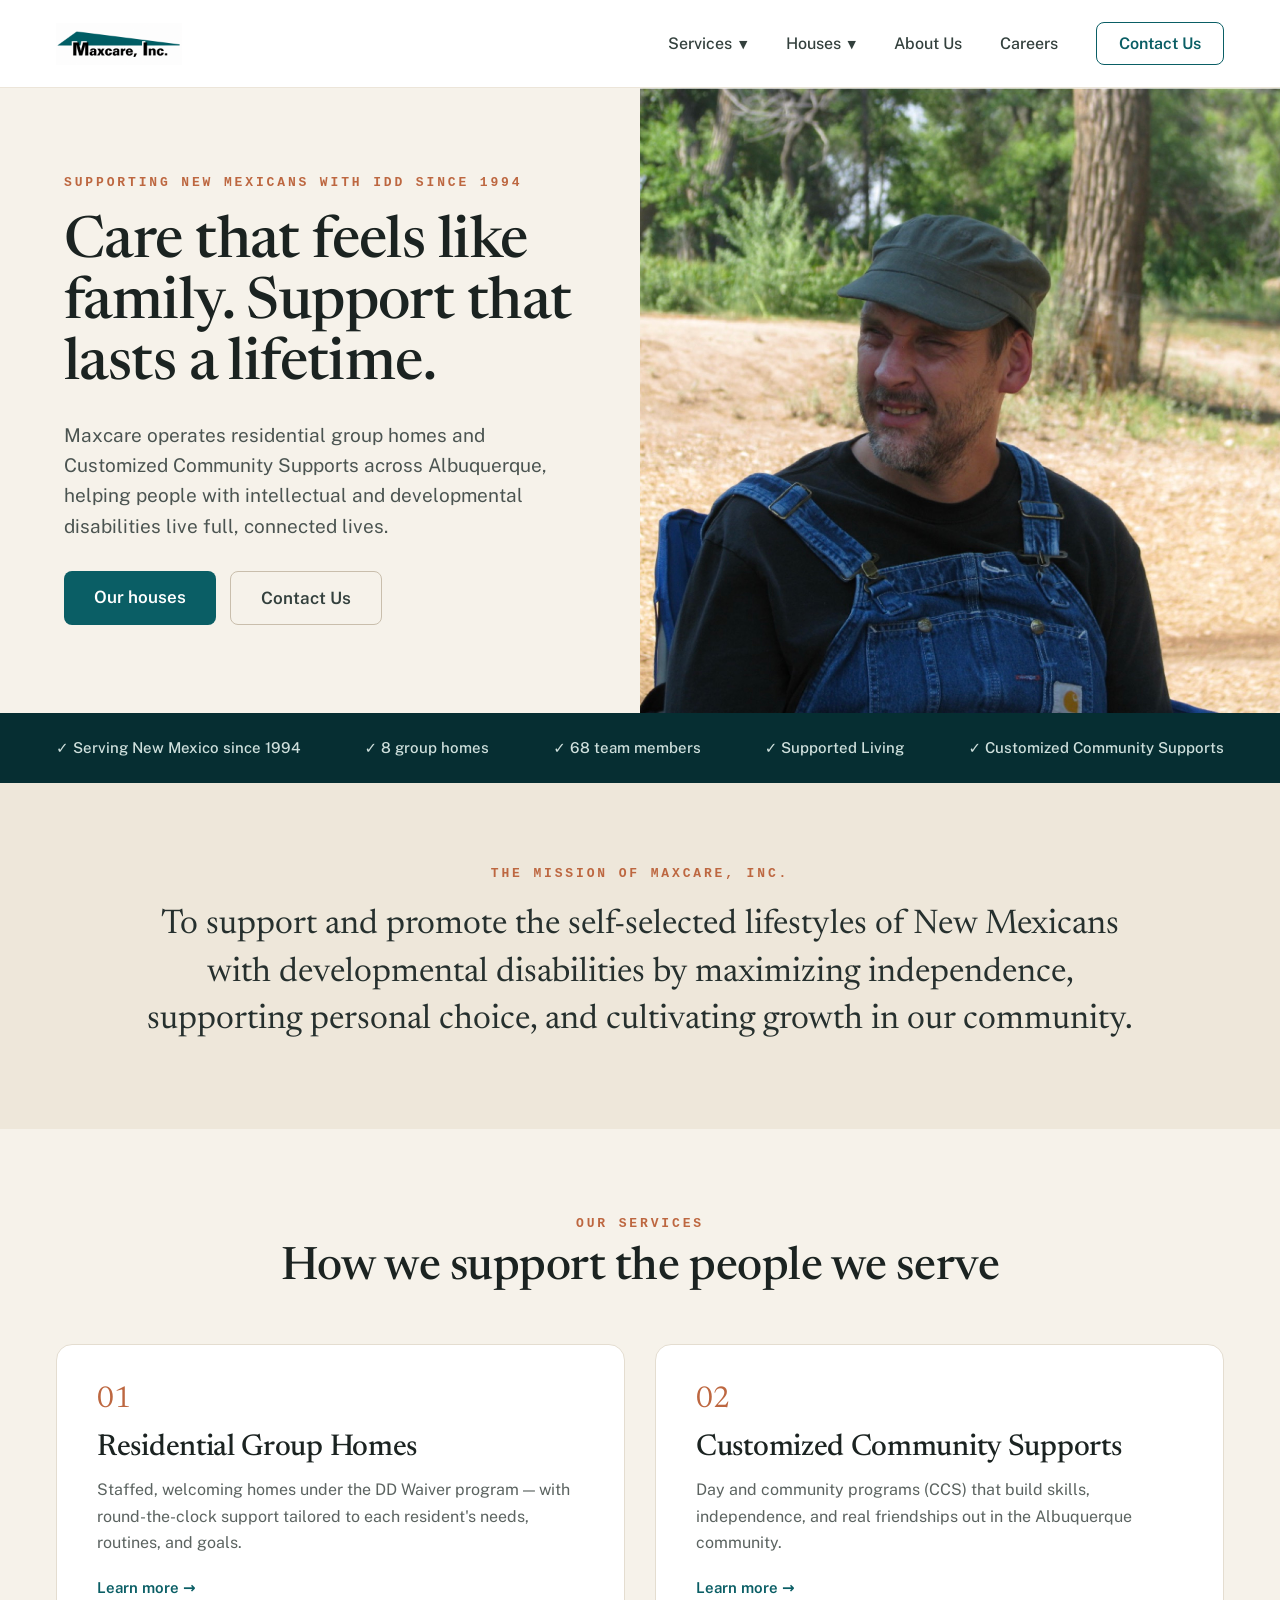
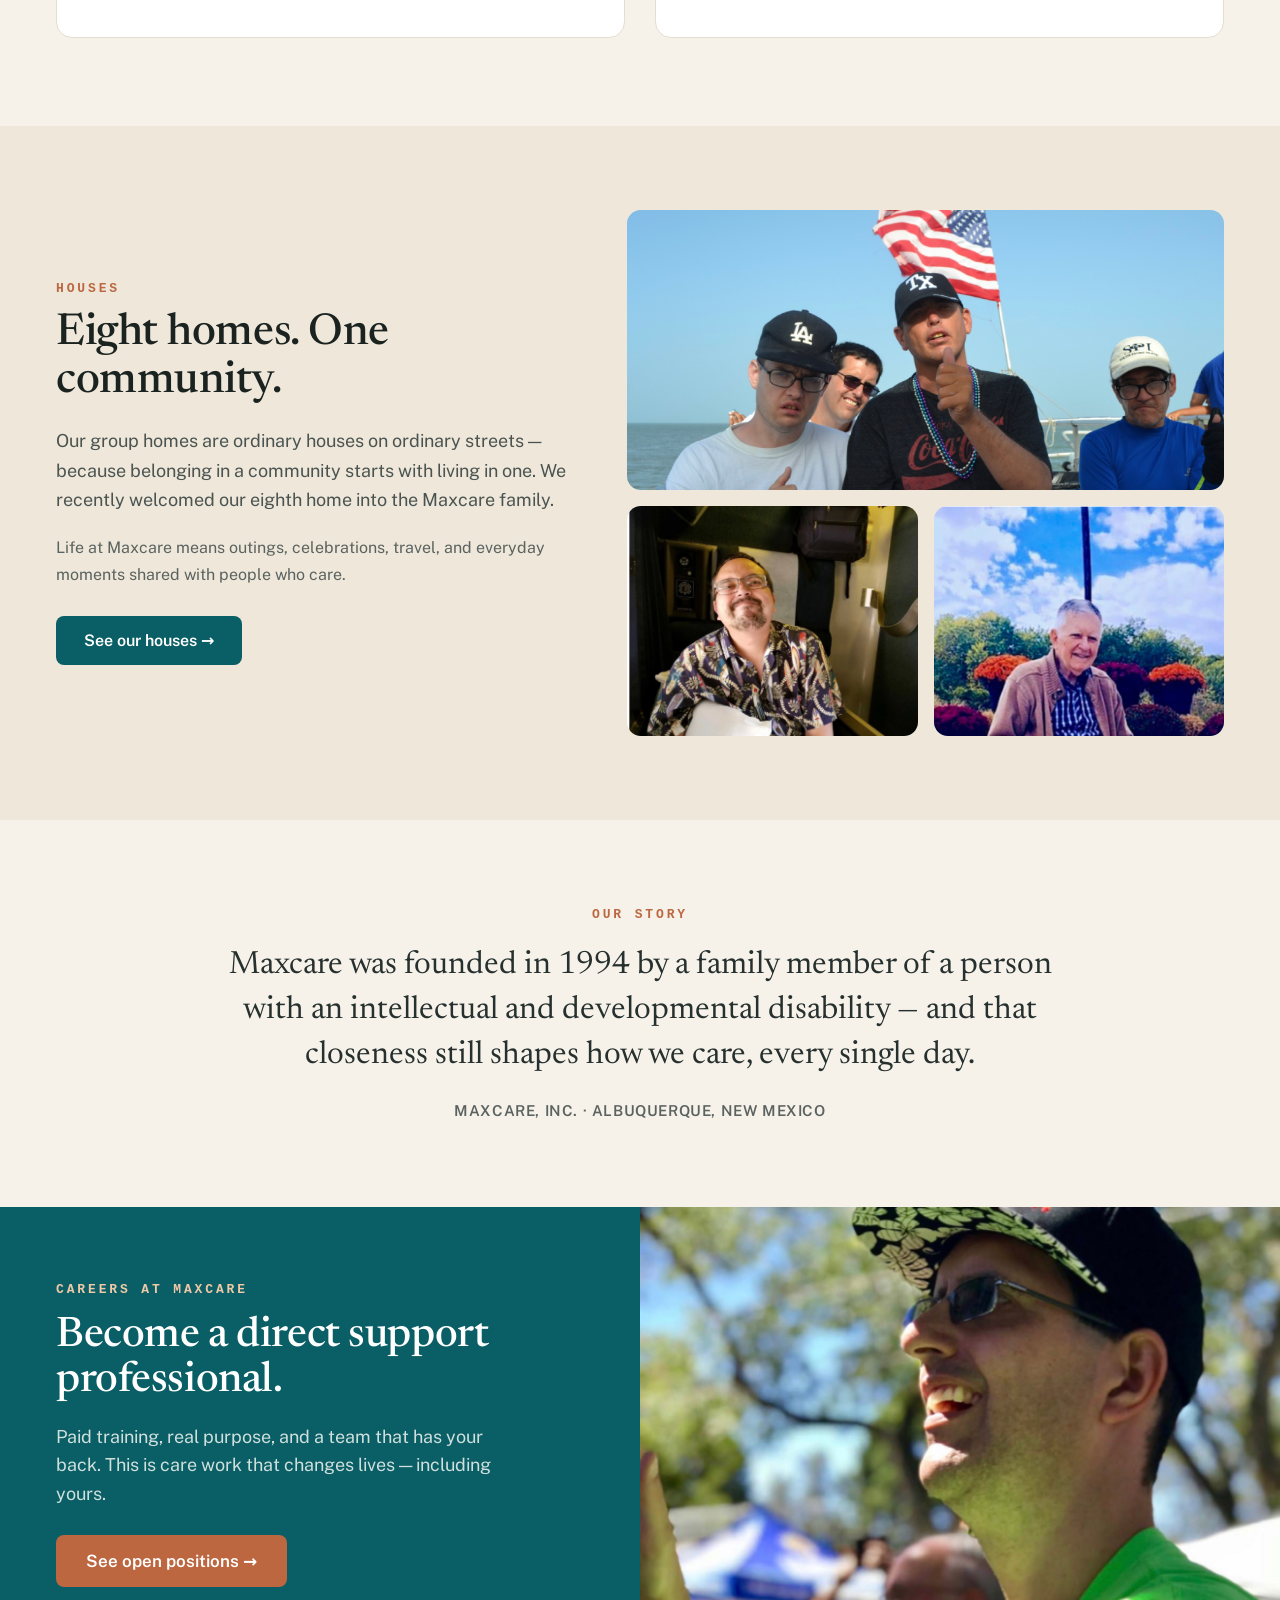
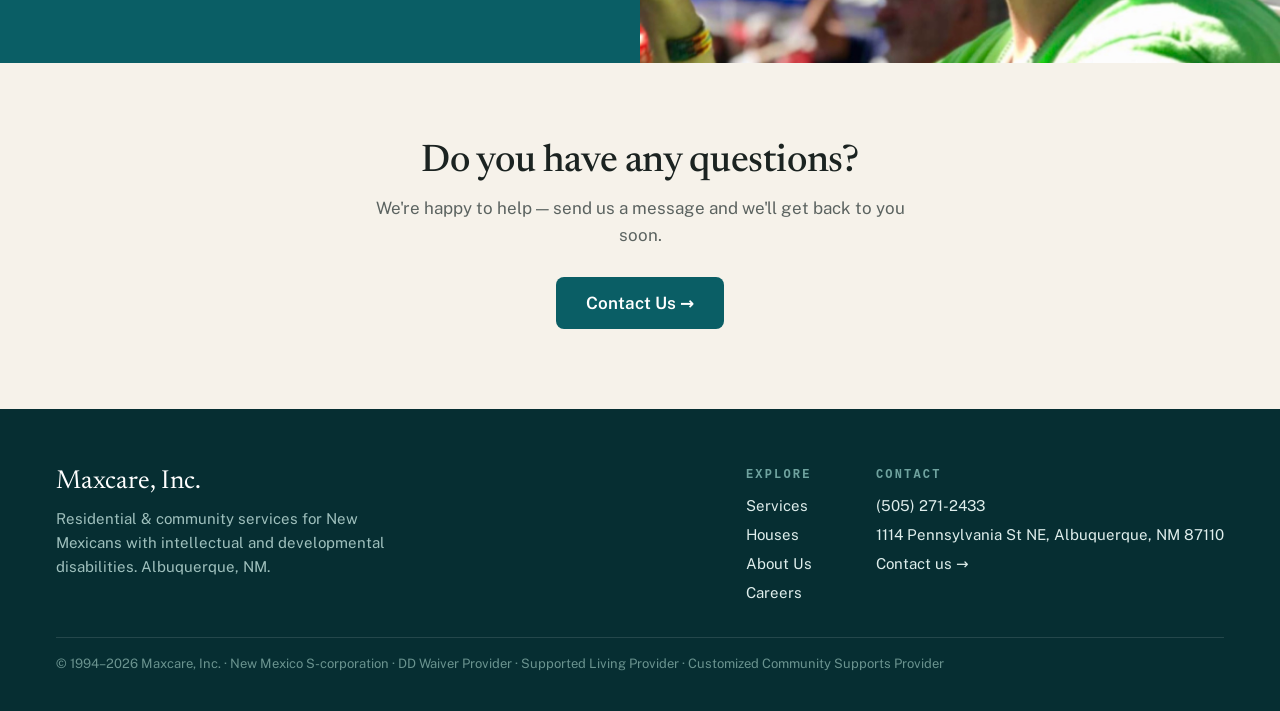
==== commit 601ae22c: "Apply content and compliance updates - Home hero buttons: 'Our houses' and 'Contact Us' (was service" ====
--- a/index.html
+++ b/index.html
@@ -24,8 +24,8 @@
         <div class="drop-menu">
           <a class="drop-all" href="services.html">All services</a>
           <div class="drop-sep"></div>
-          <a href="services.html#supported-living"><span>Supported Living</span><span class="num">01</span></a>
-          <a href="services.html#ccs"><span>Customized Community Supports</span><span class="num">02</span></a>
+          <a href="services.html#supported-living"><span>Supported Living</span></a>
+          <a href="services.html#ccs"><span>Customized Community Supports</span></a>
         </div>
       </div>
       <div class="dropdown">
@@ -33,19 +33,19 @@
         <div class="drop-menu">
           <a class="drop-all" href="houses.html">All houses</a>
           <div class="drop-sep"></div>
-          <a href="houses.html#fourhills"><span>4 Hills</span><span class="num">01</span></a>
-          <a href="houses.html#st16"><span>16th Street</span><span class="num">02</span></a>
-          <a href="houses.html#arco8"><span>Arco 8</span><span class="num">03</span></a>
-          <a href="houses.html#arco9"><span>Arco 9</span><span class="num">04</span></a>
-          <a href="houses.html#manzano"><span>Manzano</span><span class="num">05</span></a>
-          <a href="houses.html#park"><span>Park</span><span class="num">06</span></a>
-          <a href="houses.html#sandia"><span>Sandia</span><span class="num">07</span></a>
-          <a href="houses.html#sunglow"><span>Sunglow</span><span class="num">08</span></a>
+          <a href="houses.html#fourhills"><span>4 Hills</span></a>
+          <a href="houses.html#st16"><span>16th Street</span></a>
+          <a href="houses.html#arco8"><span>Arco 8</span></a>
+          <a href="houses.html#arco9"><span>Arco 9</span></a>
+          <a href="houses.html#manzano"><span>Manzano</span></a>
+          <a href="houses.html#park"><span>Park</span></a>
+          <a href="houses.html#sandia"><span>Sandia</span></a>
+          <a href="houses.html#sunglow"><span>Sunglow</span></a>
         </div>
       </div>
       <a href="about.html">About Us</a>
       <a href="#careers">Careers</a>
-      <a href="#contact" class="nav-cta">Contact Us</a>
+      <a href="contact.html" class="nav-cta">Contact Us</a>
     </nav>
   </header>
 
@@ -56,8 +56,8 @@
       <h1>Care that feels like family. Support that lasts a lifetime.</h1>
       <p>Maxcare operates residential group homes and Customized Community Supports across Albuquerque, helping people with intellectual and developmental disabilities live full, connected lives.</p>
       <div class="hero-ctas">
-        <a href="services.html" class="btn btn-primary">Our services</a>
-        <a href="#careers" class="btn btn-outline">Explore careers</a>
+        <a href="houses.html" class="btn btn-primary">Our houses</a>
+        <a href="contact.html" class="btn btn-outline">Contact Us</a>
       </div>
     </div>
     <div class="hero-media">
@@ -71,7 +71,7 @@
       <span>✓ Serving New Mexico since 1994</span>
       <span>✓ 8 group homes</span>
       <span>✓ 68 team members</span>
-      <span>✓ DD Waiver provider</span>
+      <span>✓ Supported Living</span>
       <span>✓ Customized Community Supports</span>
     </div>
   </div>
@@ -114,7 +114,7 @@
         <h2>Eight homes. One community.</h2>
         <p class="lede">Our group homes are ordinary houses on ordinary streets — because belonging in a community starts with living in one. We recently welcomed our eighth home into the Maxcare family.</p>
         <p class="body">Life at Maxcare means outings, celebrations, travel, and everyday moments shared with people who care.</p>
-        <a href="houses.html" class="btn btn-primary" style="font-size:16px;padding:15px 28px">Tour our homes →</a>
+        <a href="houses.html" class="btn btn-primary" style="font-size:16px;padding:15px 28px">See our houses →</a>
       </div>
       <div class="houses-gallery">
         <div class="cell cell-wide"><img src="assets/p-3548.jpg" alt="Residents on a group outing"></div>
@@ -138,12 +138,19 @@
         <div class="eyebrow">Careers at Maxcare</div>
         <h2>Become a direct support professional.</h2>
         <p>Paid training, real purpose, and a team that has your back. This is care work that changes lives — including yours.</p>
-        <a href="#contact" class="btn btn-accent">See open positions →</a>
+        <a href="contact.html" class="btn btn-accent">See open positions →</a>
       </div>
       <div class="careers-media">
         <img src="assets/p-3527.jpg" alt="A person Maxcare supports enjoying a community event">
       </div>
     </div>
+  </section>
+
+  <!-- contact CTA -->
+  <section class="detail-cta">
+    <h2>Do you have any questions?</h2>
+    <p>We're happy to help — send us a message and we'll get back to you soon.</p>
+    <a href="contact.html" class="btn btn-primary">Contact Us →</a>
   </section>
 
   <!-- footer -->
@@ -165,11 +172,11 @@
           <div class="label">Contact</div>
           <a href="tel:+15052712433">(505) 271-2433</a>
           <span>1114 Pennsylvania St NE, Albuquerque, NM 87110</span>
-          <a href="mailto:jake@maxcarenm.com">Contact us →</a>
+          <a href="contact.html">Contact us →</a>
         </div>
       </div>
     </div>
-    <div class="footer-legal">© 1994–2026 Maxcare, Inc. · New Mexico S-corporation · DD Waiver &amp; Customized Community Supports provider</div>
+    <div class="footer-legal">© 1994–2026 Maxcare, Inc. · New Mexico S-corporation · DD Waiver Provider · Supported Living Provider · Customized Community Supports Provider</div>
   </footer>
 
 </div>
--- a/css/styles.css
+++ b/css/styles.css
@@ -218,13 +218,36 @@
 .house-gallery{padding:6px 56px 80px}
 .house-gallery .mosaic{grid-auto-rows:172px}
 
+/* ============ contact page ============ */
+.contact-section{padding:20px 56px 90px}
+.contact-grid{display:grid;grid-template-columns:1.15fr 1fr;gap:52px;align-items:start}
+.contact-form{background:#fff;border:1px solid var(--border);border-radius:16px;padding:40px}
+.field{margin-bottom:20px}
+.field label{display:block;font-weight:600;font-size:14px;margin-bottom:8px;color:#33403d}
+.field label .optional{font-weight:400;color:#8a8274}
+.field input,.field textarea{width:100%;border:1.5px solid var(--border);border-radius:8px;padding:13px 14px;font:400 16px/1.5 'Public Sans',system-ui,sans-serif;background:var(--cream);color:var(--ink)}
+.field input:focus,.field textarea:focus{outline:none;border-color:var(--teal);background:#fff}
+.field textarea{min-height:150px;resize:vertical}
+.fs-msg[data-fs-success]{background:#e5f0e7;border:1px solid #bcd8c2;color:#1e5631;border-radius:10px;padding:16px 18px;font-size:15px;line-height:1.5;margin-bottom:20px}
+.fs-msg[data-fs-error]{background:#f7e8e4;border:1px solid #e4c0b5;color:#8c3a24;border-radius:10px;padding:16px 18px;font-size:15px;line-height:1.5;margin-bottom:20px}
+.fs-msg:empty{display:none}
+span[data-fs-error]{display:block;color:#a83a2a;font-size:14px;font-weight:500;margin-top:6px}
+span[data-fs-error]:empty{display:none}
+.contact-aside{display:flex;flex-direction:column;gap:28px}
+.contact-aside .block h3{font-size:24px;margin-bottom:10px}
+.contact-aside .block p,.contact-aside .block a{font-size:16px;line-height:1.65;color:var(--ink-soft)}
+.contact-aside .block a.big{font-family:'Newsreader',serif;font-size:26px;color:var(--teal);display:inline-block}
+.contact-aside .block a.big:hover{color:var(--terracotta)}
+.contact-note{background:var(--cream-deep);border-radius:12px;padding:22px 24px;font-size:15px;line-height:1.6;color:var(--ink-muted)}
+
 /* ============ responsive ============ */
 @media (max-width:1024px){
   .site-header,.site-footer,.trust-bar,.mission,.mission-teal,.services,.houses,.page-hero,.split-section,.gallery-section,.values,.cta-band,.cards-2,.cards-4,.detail-hero,.points,.detail-cta,.detail-nav,.house-head,.house-gallery{padding-left:40px;padding-right:40px}
   .hero-copy{padding:64px 40px}
   .hero-copy h1{font-size:46px}
   .careers-copy{padding:64px 40px}
-  .houses-inner,.split-inner,.detail-hero-inner{grid-template-columns:1fr;gap:40px}
+  .houses-inner,.split-inner,.detail-hero-inner,.contact-grid{grid-template-columns:1fr;gap:40px}
+  .contact-section{padding-left:40px;padding-right:40px}
   .trust-bar-inner{justify-content:center}
   .page-hero h1{font-size:48px}
   .cards-4-grid{grid-template-columns:repeat(2,1fr)}
@@ -265,7 +288,8 @@
   .house-gallery .mosaic{grid-auto-rows:150px}
 }
 @media (max-width:560px){
-  .site-header,.site-footer,.trust-bar,.mission,.mission-teal,.services,.houses,.page-hero,.split-section,.gallery-section,.values,.cta-band,.cards-2,.cards-4,.detail-hero,.points,.detail-cta,.detail-nav,.house-head,.house-gallery{padding-left:24px;padding-right:24px}
+  .site-header,.site-footer,.trust-bar,.mission,.mission-teal,.services,.houses,.page-hero,.split-section,.gallery-section,.values,.cta-band,.cards-2,.cards-4,.detail-hero,.points,.detail-cta,.detail-nav,.house-head,.house-gallery,.contact-section{padding-left:24px;padding-right:24px}
+  .contact-form{padding:28px 22px}
   .hero-copy{padding:56px 24px}
   .careers-copy{padding:56px 24px}
   .story{padding:64px 24px}
